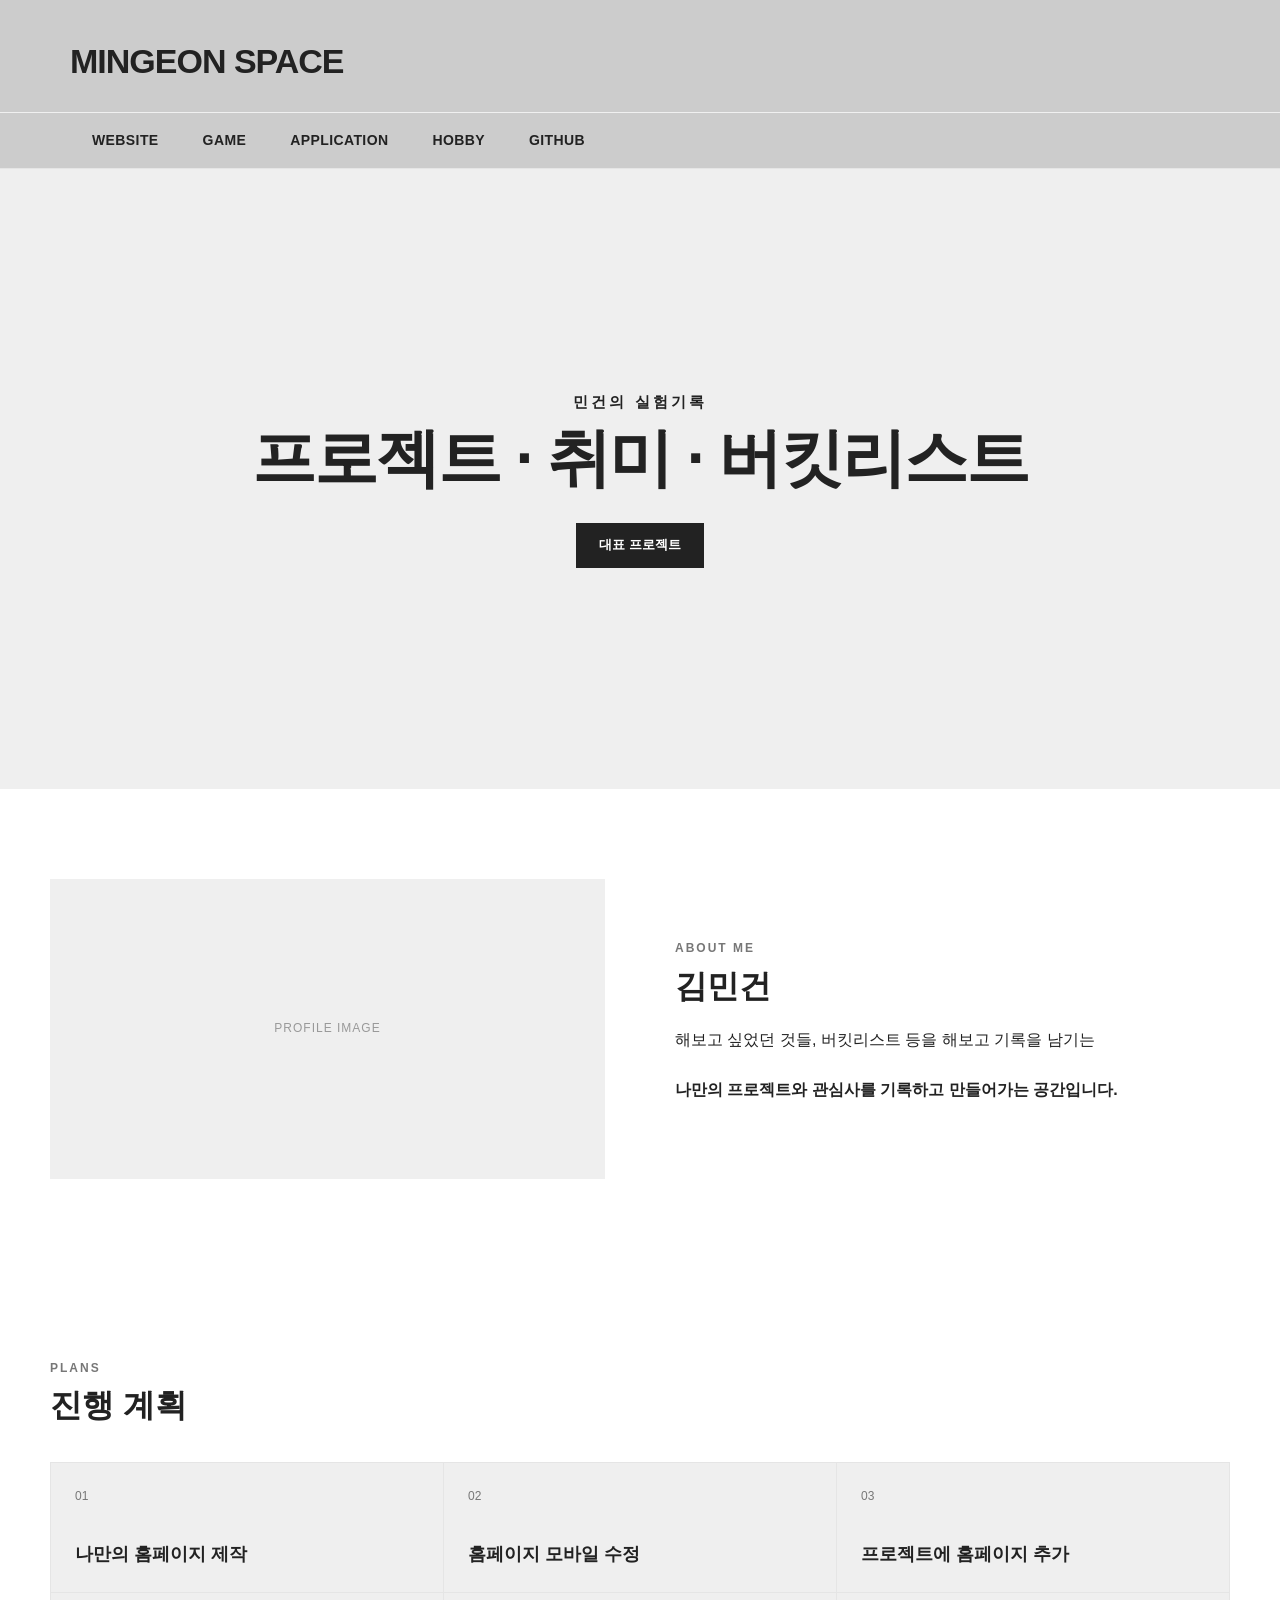
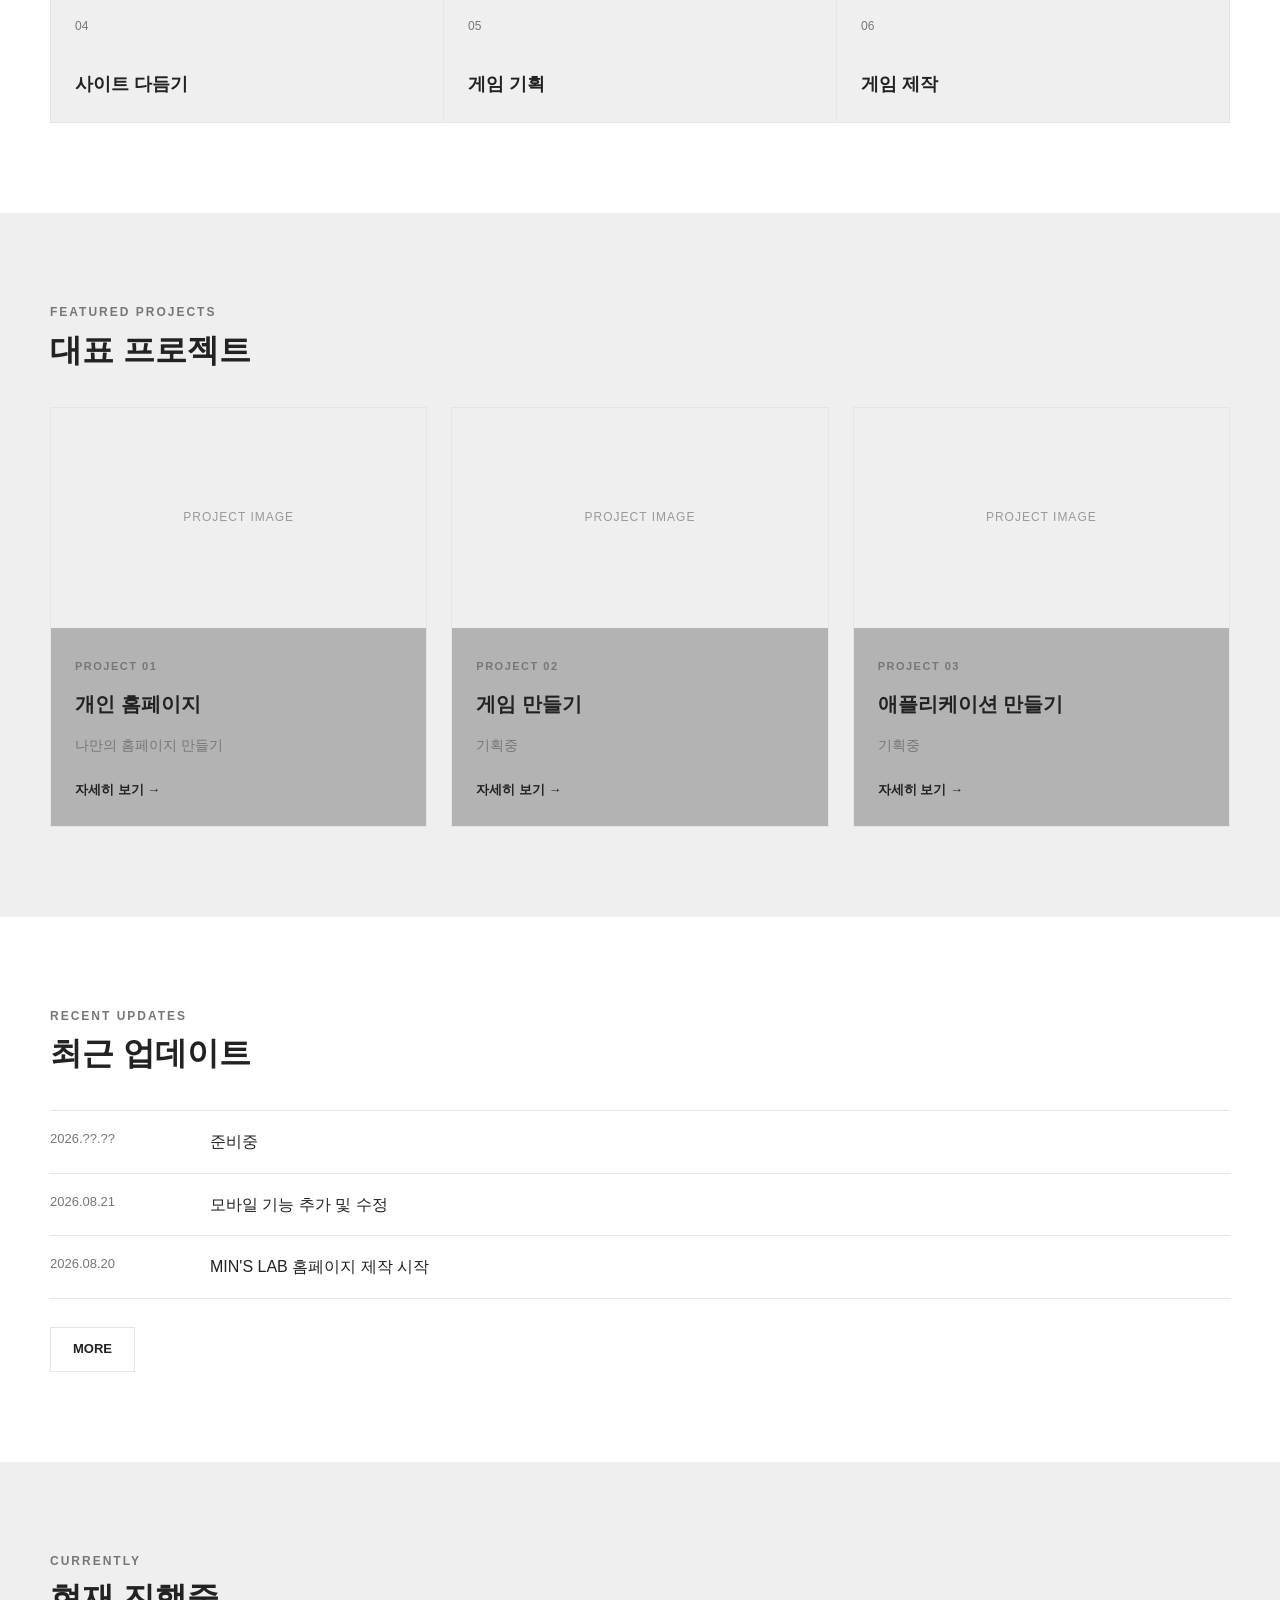
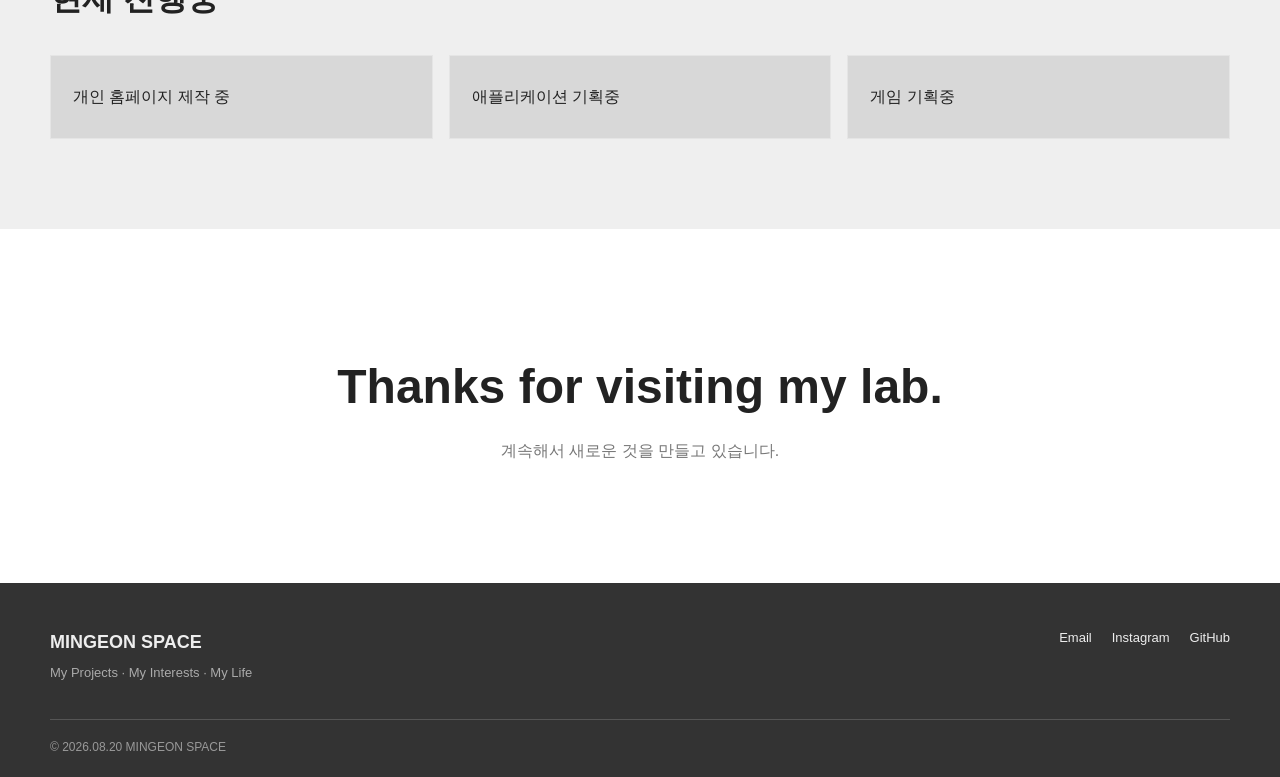
==== index.html @ dac4762c "Add files via upload" ====
<!DOCTYPE html>
<html lang="ko">
<title>민건의 실험실 | MINGEON SPACE</title>
<meta name="description" content="민건의 실험실입니다. 다양한 프로젝트와 웹사이트, 게임, 애플리케이션, 취미 활동을 기록합니다.">
<meta name="keywords" content="MINGEON SPACE, MINGEONSPACE, 민건의 실험실, MIN'S LAB, 민건, 프로젝트, 웹사이트, 게임, 애플리케이션">
<head>
  <meta charset="UTF-8">
  <meta name="viewport" content="width=device-width, initial-scale=1.0">
  <meta name="google-site-verification" content="EDGxUntE_VXlx0kKcbcHA91hxyi6rmHHprDd9iZKjww" />
  <title>MINGEON SPACE</title>
  <link rel="stylesheet" href="css/style.css">
</head>
<body>

<!-- ==================== 공통 HEADER ====================
[수정 위치]
- 사이트 이름: MINGEON SPACE
- GitHub 주소: href의 YOUR_GITHUB_ID 부분
- 메뉴/프로젝트 이름: 각 <a>의 글자를 수정
============================================================ -->
<header class="site-header">
  <!-- 사이트 대표 이름 / 클릭하면 항상 홈페이지 -->
  <a class="site-logo" href="index.html">MINGEON SPACE</a>

  <!-- 메인 메뉴 -->
  <nav class="main-nav">
    <ul class="nav-list">
      <!-- WEBSITE 하위 메뉴 -->
      <li class="nav-item has-dropdown">
        <a href="website/project1.html">WEBSITE</a>
        <ul class="dropdown">
          <li><a href="website/project1.html">개인 홈페이지</a></li>
          <li><a href="website/project2.html">프로젝트 2</a></li>
          <li><a href="website/project3.html">프로젝트 3</a></li>
        </ul>
      </li>

      <!-- GAME 하위 메뉴 -->
      <li class="nav-item has-dropdown">
        <a href="game/project1.html">GAME</a>
        <ul class="dropdown">
          <li><a href="game/project1.html">프로젝트 1</a></li>
          <li><a href="game/project2.html">프로젝트 2</a></li>
          <li><a href="game/project3.html">프로젝트 3</a></li>
        </ul>
      </li>

      <!-- APPLICATION 하위 메뉴 -->
      <li class="nav-item has-dropdown">
        <a href="application/project1.html">APPLICATION</a>
        <ul class="dropdown">
          <li><a href="application/project1.html">프로젝트 1</a></li>
          <li><a href="application/project2.html">프로젝트 2</a></li>
          <li><a href="application/project3.html">프로젝트 3</a></li>
        </ul>
      </li>

      <!-- HOBBY 하위 메뉴 -->
      <li class="nav-item has-dropdown">
        <a href="hobby/project1.html">HOBBY</a>
        <ul class="dropdown">
          <li><a href="hobby/project1.html">프로젝트 1</a></li>
          <li><a href="hobby/project2.html">프로젝트 2</a></li>
          <li><a href="hobby/project3.html">프로젝트 3</a></li>
        </ul>
      </li>

      <!-- GITHUB: 하위 메뉴 없음 -->
      <li class="nav-item">
        <a href="https://github.com/mingeon-lab" target="_blank">GITHUB</a>
      </li>
    </ul>
  </nav>
</header>


<main>
  <!-- ==================== MAIN VISUAL ====================
  [수정 위치]
  - 메인 이미지: css/style.css의 .hero
  - 제목/문구/버튼: 아래 내용
  ========================================================= -->
  <section class="hero">
    <div class="hero-overlay">
      <p class="hero-label">민건의 실험기록</p>
      <h1>프로젝트 · 취미 · 버킷리스트</h1>
      <a class="button" href="#featured-projects">대표 프로젝트</a>
    </div>
  </section>

  <!-- ==================== ABOUT ME ====================
  [수정 위치]
  - 프로필 이미지
  - 짧은 자기소개
  - 한 줄 소개
  ========================================================= -->
  <section id="about" class="section about-section">
    <div class="section-inner about-grid">
      <div class="image-placeholder">
        <!-- 여기에 프로필 이미지 경로를 넣으세요 -->
        PROFILE IMAGE
      </div>
      <div>
        <p class="section-kicker">ABOUT ME</p>
        <h2>김민건</h2>
        <p>해보고 싶었던 것들, 버킷리스트 등을 해보고 기록을 남기는</p>
        <p class="one-line-intro">나만의 프로젝트와 관심사를 기록하고 만들어가는 공간입니다.</p>
      </div>
    </div>
  </section>

  <!-- ==================== PLANS ====================
  [수정 위치] 계획
  ========================================================= -->
  <section class="section">
    <div class="section-inner">
      <p class="section-kicker">PLANS</p>
      <h2>진행 계획</h2>
      <div class="interest-grid">
        <div class="interest-card"><span>01</span><strong>나만의 홈페이지 제작</strong></div>
        <div class="interest-card"><span>02</span><strong>홈페이지 모바일 수정</strong></div>
        <div class="interest-card"><span>03</span><strong>프로젝트에 홈페이지 추가</strong></div>
        <div class="interest-card"><span>04</span><strong>사이트 다듬기</strong></div>
        <div class="interest-card"><span>05</span><strong>게임 기획</strong></div>
        <div class="interest-card"><span>06</span><strong>게임 제작</strong></div>
      </div>
    </div>
  </section>

  <!-- ==================== FEATURED PROJECTS ====================
  [수정 위치]
  - 대표 프로젝트 3개
  - 이미지 / 이름 / 설명 / 링크
  ========================================================= -->
  <section id="featured-projects" class="section section-alt">
    <div class="section-inner">
      <p class="section-kicker">FEATURED PROJECTS</p>
      <h2>대표 프로젝트</h2>
      <div class="project-grid">

        <!-- PROJECT 01 -->
        <article class="project-card">
          <div class="project-image">PROJECT IMAGE</div>
          <div class="project-content">
            <span class="project-number">PROJECT 01</span>
            <h3>개인 홈페이지</h3>
            <p>나만의 홈페이지 만들기</p>
            <a class="text-link" href="website/project1.html">자세히 보기 →</a>
          </div>
        </article>

        <!-- PROJECT 02 -->
        <article class="project-card">
          <div class="project-image">PROJECT IMAGE</div>
          <div class="project-content">
            <span class="project-number">PROJECT 02</span>
            <h3>게임 만들기</h3>
            <p>기획중</p>
            <a class="text-link" href="game/project1.html">자세히 보기 →</a>
          </div>
        </article>

        <!-- PROJECT 03 -->
        <article class="project-card">
          <div class="project-image">PROJECT IMAGE</div>
          <div class="project-content">
            <span class="project-number">PROJECT 03</span>
            <h3>애플리케이션 만들기</h3>
            <p>기획중</p>
            <a class="text-link" href="application/project1.html">자세히 보기 →</a>
          </div>
        </article>

      </div>
    </div>
  </section>

  <!-- ==================== RECENT UPDATES ====================
  [수정 위치] 날짜 + 최근 업데이트 내용
  ========================================================= -->
  <section class="section">
    <div class="section-inner">
      <p class="section-kicker">RECENT UPDATES</p>
      <h2>최근 업데이트</h2>
      <div class="update-list">
        <div><time>2026.??.??</time><span>준비중</span></div>
        <div><time>2026.08.21</time><span>모바일 기능 추가 및 수정</span></div>
        <div><time>2026.08.20</time><span>MIN'S LAB 홈페이지 제작 시작</span></div>
      </div>
      <!-- 나중에 업데이트 페이지를 만들면 href를 변경 -->
      <a class="button button-light" href="#">MORE</a>
    </div>
  </section>

  <!-- ==================== CURRENTLY ====================
  [수정 위치] 현재 진행 중인 작업/관심사
  ========================================================= -->
  <section class="section section-alt">
    <div class="section-inner">
      <p class="section-kicker">CURRENTLY</p>
      <h2>현재 진행중</h2>
      <div class="currently-list">
        <p>개인 홈페이지 제작 중</p>
        <p>애플리케이션 기획중</p>
        <p>게임 기획중</p>
      </div>
    </div>
  </section>

  <!-- ==================== 마지막 한마디 ==================== -->
  <section class="closing-section">
    <div class="section-inner">
      <h2>Thanks for visiting my lab.</h2>
      <p>계속해서 새로운 것을 만들고 있습니다.</p>
    </div>
  </section>
</main>

<!-- ==================== FOOTER ====================
[수정 위치]
- Email / Instagram / GitHub 주소
- 저작권 연도
===================================================== -->
<footer class="site-footer">
  <div class="footer-inner">
    <div>
      <strong>MINGEON SPACE</strong>
      <p>My Projects · My Interests · My Life</p>
    </div>
    <div class="footer-links">
      <a href="mailto:growstone0712@gmail.com" target="_blank">Email</a>
      <a href="https://www.instagram.com/min._.0712/" target="_blank">Instagram</a>
      <a href="https://github.com/mingeon-lab" target="_blank">GitHub</a>
    </div>

  </div>
  <div class="copyright">© 2026.08.20 MINGEON SPACE</div>
</footer>

<script src="js/script.js"></script>
</body>
</html>
---- css/style.css ----
:root {
  --text: #222;
  --muted: #777;
  --line: #e5e5e5;
  --bg: #fff;
  --soft-bg: #EFEFEF;
  --footer-bg: #333;
  --footer-text: #eee;
  --max-width: 1180px;
}

* {
  box-sizing: border-box;
}

html {
  scroll-behavior: smooth;
}

body {
  margin: 0;
  color: var(--text);
  background: var(--bg);
  font-family: Arial, "Noto Sans KR", sans-serif;
  line-height: 1.6;
}

.update-list {
  width: 100%;
  max-width: none;
  margin: 0;
}

a {
  color: inherit;
  text-decoration: none;
}

/* ==================== HEADER ==================== */

.site-header {
  background: #CCCCCC;
  border-bottom: 1px solid var(--line);
  position: relative;
  z-index: 100;
}

.site-logo {
  display: block;
  width: var(--max-width);
  margin: 0 auto;
  padding: 34px 20px 24px;
  font-size: 34px;
  font-weight: 800;
  letter-spacing: -1px;
}

/* ==================== NAVIGATION ==================== */

.main-nav {
  border-top: 1px solid #f0f0f0;
  position: relative;
  z-index: 200;
}

.nav-list {
  width: var(--max-width);
  margin: 0 auto;
  padding: 0 20px;
  list-style: none;
  display: flex;
  align-items: stretch;
}

.nav-item {
  position: relative;
}

.nav-item > a {
  display: block;
  padding: 16px 22px;
  font-size: 14px;
  font-weight: 700;
  letter-spacing: .4px;
  white-space: nowrap;
}

.nav-item > a:hover {
  background: var(--soft-bg);
}

/* ==================== DROPDOWN ==================== */

.dropdown {
  position: absolute;
  top: 100%;
  left: 0;
  min-width: 180px;
  margin: 0;
  padding: 6px 0;
  list-style: none;
  background: #fff;
  border: 1px solid var(--line);
  box-shadow: 0 8px 20px rgba(0,0,0,.06);
  opacity: 0;
  visibility: hidden;
  transform: translateY(-4px);
  transition: opacity .15s ease, transform .15s ease, visibility .15s;
  z-index: 300;
}

@media (min-width: 801px) {
  .has-dropdown:hover .dropdown,
  .has-dropdown:focus-within .dropdown {
    opacity: 1;
    visibility: visible;
    transform: translateY(0);
  }
}

.dropdown a {
  display: block;
  padding: 10px 16px;
  font-size: 13px;
  white-space: nowrap;
}

.dropdown a:hover {
  background: var(--soft-bg);
}

.has-dropdown.open .dropdown {
  opacity: 1;
  visibility: visible;
  transform: translateY(0);
}

/* ==================== COMMON SECTION ==================== */

.section {
  padding: 90px 20px;
}

.section-alt {
  background: var(--soft-bg);
}

.section-inner {
  width: 100%;
  max-width: var(--max-width);
  margin: 0 auto;
}

.section-inner.narrow {
  max-width: 900px;
}

.section-kicker {
  margin: 0 0 8px;
  color: var(--muted);
  font-size: 12px;
  font-weight: 700;
  letter-spacing: 2px;
}

.section h2 {
  margin: 0 0 38px;
  font-size: 32px;
  line-height: 1.2;
}

/* ==================== MAIN VISUAL ==================== */

.hero {
  min-height: 620px;
  display: grid;
  place-items: center;
  text-align: center;
  background: var(--soft-bg);
}

.hero-overlay {
  padding: 40px 20px;
}

.hero-label {
  margin: 0 0 8px;
  font-size: 15px;
  font-weight: 700;
  letter-spacing: 3px;
}

.hero h1 {
  margin: 0 0 28px;
  font-size: clamp(34px, 5vw, 64px);
  line-height: 1.15;
  letter-spacing: -2px;
}

/* ==================== BUTTON ==================== */

.button {
  display: inline-block;
  padding: 11px 22px;
  border: 1px solid var(--text);
  background: var(--text);
  color: #fff;
  font-size: 13px;
  font-weight: 700;
}

.button:hover {
  opacity: .8;
}

.button-light {
  margin-top: 28px;
  background: #fff;
  color: var(--text);
  border-color: var(--line);
}

/* ==================== ABOUT ==================== */

.about-grid {
  display: grid;
  grid-template-columns: 1fr 1fr;
  gap: 70px;
  align-items: center;
}

.image-placeholder,
.project-image {
  min-height: 300px;
  display: grid;
  place-items: center;
  background: var(--soft-bg);
  color: #999;
  font-size: 12px;
  letter-spacing: 1px;
}

.about-section h2 {
  margin-bottom: 22px;
}

.one-line-intro {
  margin-top: 24px;
  font-weight: 700;
}

/* ==================== INTERESTS ==================== */

.interest-grid {
  display: grid;
  grid-template-columns: repeat(3, 1fr);
  border-top: 1px solid var(--line);
  border-left: 1px solid var(--line);
}

.interest-card {
  min-height: 130px;
  padding: 24px;
  background: var(--soft-bg);
  border-right: 1px solid var(--line);
  border-bottom: 1px solid var(--line);
  display: flex;
  flex-direction: column;
  justify-content: space-between;
}

.interest-card span {
  color: var(--muted);
  font-size: 12px;
}

.interest-card strong {
  font-size: 18px;
}

/* ==================== FEATURED PROJECTS ==================== */

.project-grid {
  display: grid;
  grid-template-columns: repeat(3, 1fr);
  gap: 24px;
}

.project-card {
  background: linear-gradient(rgba(0,0,0,.25), rgba(0,0,0,.25)),
    url("../images/main.jpg") center/cover no-repeat;
  border: 1px solid var(--line);
}

.project-image {
  min-height: 220px;
}

.project-content {
  padding: 24px;
}

.project-number {
  color: var(--muted);
  font-size: 11px;
  font-weight: 700;
  letter-spacing: 1.5px;
}

.project-content h3 {
  margin: 10px 0;
  font-size: 20px;
}

.project-content p {
  color: var(--muted);
  font-size: 14px;
}

.text-link {
  display: inline-block;
  margin-top: 10px;
  font-size: 13px;
  font-weight: 700;
}

.text-link:hover {
  text-decoration: underline;
}

/* ==================== RECENT UPDATES ==================== */

.update-list {
  border-top: 1px solid var(--line);
}

.update-list > div {
  display: grid;
  grid-template-columns: 140px 1fr;
  gap: 20px;
  padding: 18px 0;
  border-bottom: 1px solid var(--line);
}

.update-list time {
  color: var(--muted);
  font-size: 13px;
}

/* ==================== CURRENTLY ==================== */

.currently-list {
  display: grid;
  grid-template-columns: repeat(3, 1fr);
  gap: 16px;
}

.currently-list p {
  margin: 0;
  padding: 28px 22px;
  background: #D8D8D8;
  border: 1px solid var(--line);
}

/* ==================== CLOSING ==================== */

.closing-section {
  padding: 120px 20px;
  text-align: center;
}

.closing-section h2 {
  margin: 0 0 12px;
  font-size: clamp(30px, 4vw, 48px);
}

.closing-section p {
  margin: 0;
  color: var(--muted);
}

/* ==================== PROJECT PAGE ==================== */

.project-page {
  min-height: 620px;
  padding: 90px 20px;
}

.project-page h1 {
  margin: 0;
  font-size: 44px;
}

/* ==================== FOOTER ==================== */

.site-footer {
  padding: 45px 20px 20px;
  background: var(--footer-bg);
  color: var(--footer-text);
}

.footer-inner {
  width: 100%;
  max-width: var(--max-width);
  margin: 0 auto;
  display: flex;
  justify-content: space-between;
  gap: 30px;
}

.footer-inner strong {
  font-size: 18px;
}

.footer-inner p {
  margin: 6px 0 0;
  color: #aaa;
  font-size: 13px;
}

.footer-links {
  display: flex;
  gap: 20px;
  align-items: flex-start;
}

.footer-links a {
  font-size: 13px;
}

.footer-links a:hover {
  text-decoration: underline;
}

.copyright {
  max-width: var(--max-width);
  margin: 35px auto 0;
  padding-top: 18px;
  border-top: 1px solid #555;
  color: #999;
  font-size: 12px;
}

/* ==================== RESPONSIVE ==================== */

@media (max-width: 800px) {

  .site-logo {
    width: 100%;
    padding-left: 20px;
  }

  .nav-list {
    width: 100%;
    padding: 0 10px;
    overflow-x: auto;
    position: relative;
  }

  .nav-item > a {
    padding: 14px 15px;
  }

  .about-grid,
  .project-grid {
    grid-template-columns: 1fr;
  }

  .interest-grid {
    grid-template-columns: repeat(2, 1fr);
  }

  .currently-list {
    grid-template-columns: 1fr;
  }

  .footer-inner {
    flex-direction: column;
  }

  /* 모바일 드롭다운 */
  .has-dropdown {
    position: static;
  }

  .has-dropdown .dropdown {
    position: fixed;
    top: auto;
    left: 0;
    width: 100%;
    min-width: 0;
    margin: 0;
    padding: 6px 20px;
    transform: translateY(-4px);
    z-index: 9999;
  }

  .has-dropdown.open .dropdown {
    position: absolute;
    top: 100%;
    left: 0;
    width: 100%;
    transform: translateY(0);
  }

  .dropdown a {
    padding: 12px 16px;
  }
}

@media (max-width: 500px) {

  .site-logo {
    font-size: 28px;
  }

  .hero {
    min-height: 500px;
  }

  .section,
  .project-page {
    padding-top: 65px;
    padding-bottom: 65px;
  }

  .interest-grid {
    grid-template-columns: 1fr;
  }

  .update-list > div {
    grid-template-columns: 1fr;
    gap: 2px;
  }

  .footer-links {
    flex-wrap: wrap;
  }
}
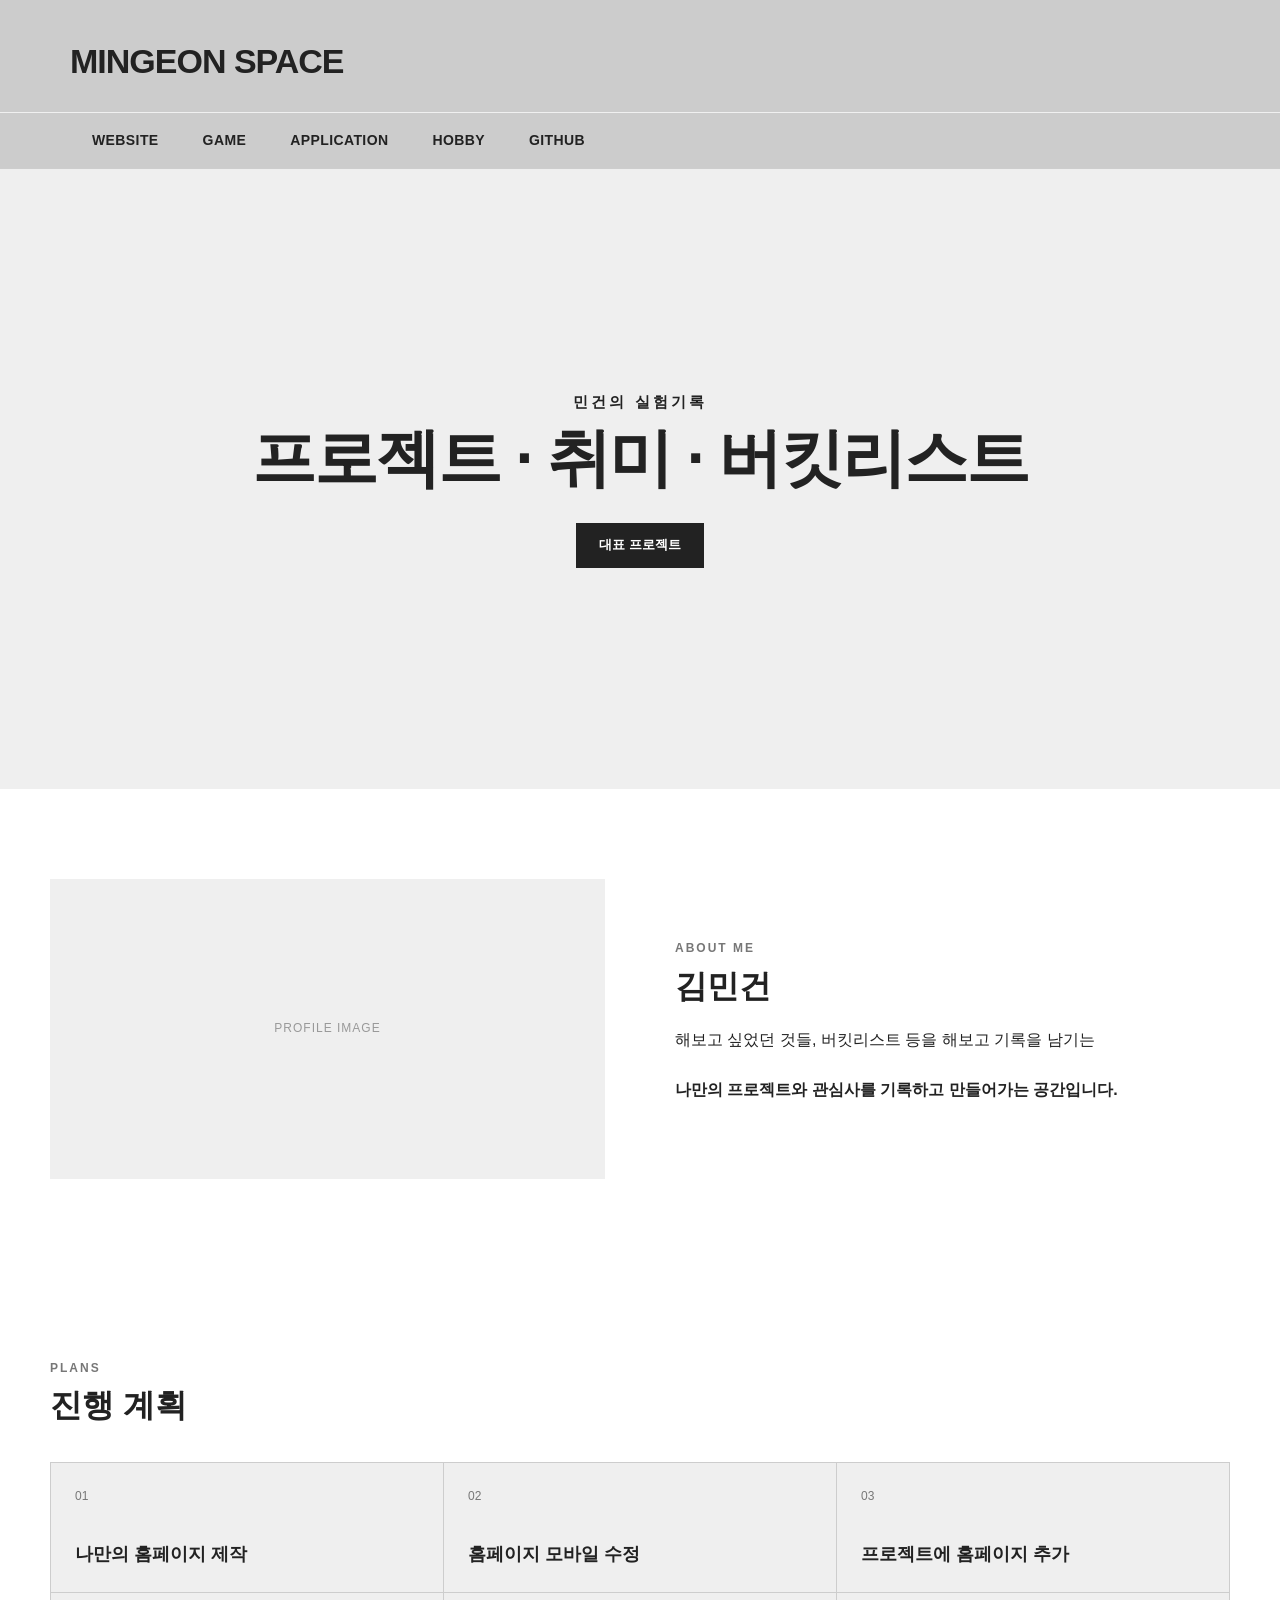
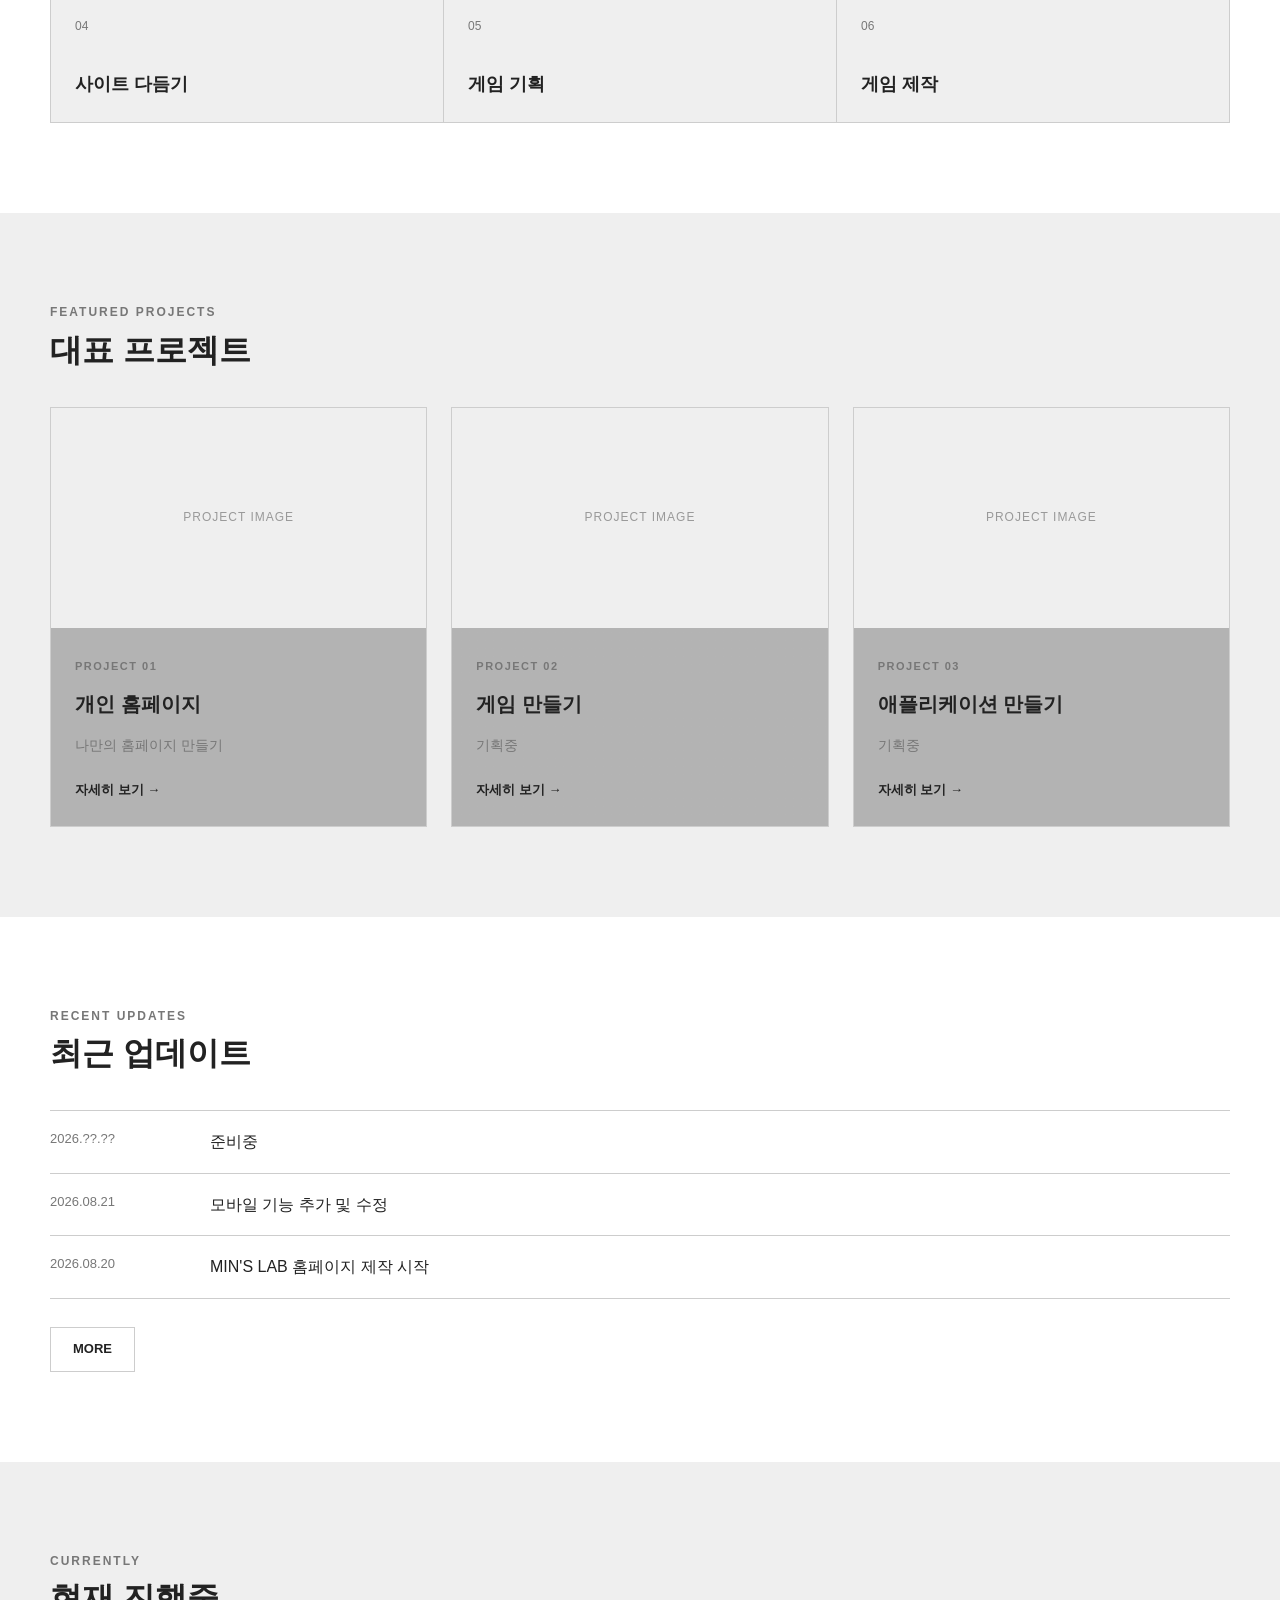
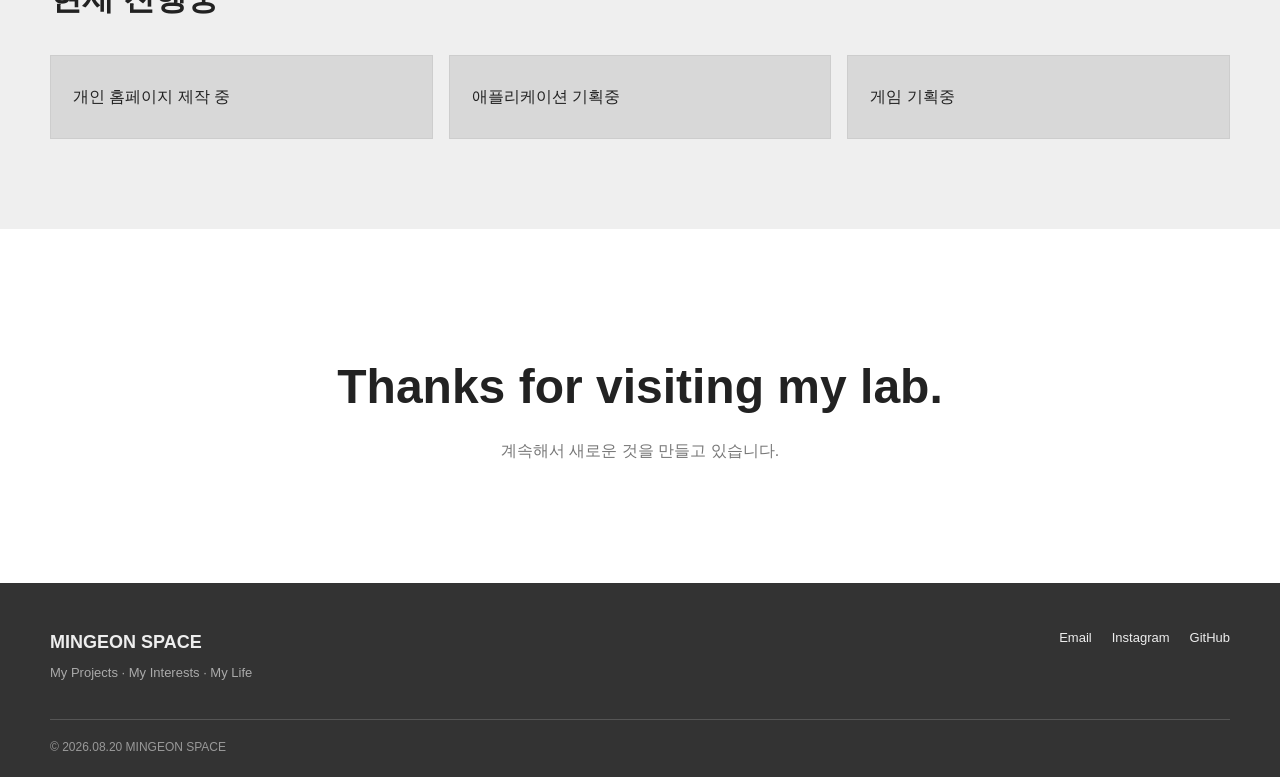
==== commit 60bf608c: "외부 아이콘.html" ====
--- a/index.html
+++ b/index.html
@@ -1,12 +1,14 @@
 <!DOCTYPE html>
 <html lang="ko">
 <title>민건의 실험실 | MINGEON SPACE</title>
-<meta name="description" content="민건의 실험실입니다. 다양한 프로젝트와 웹사이트, 게임, 애플리케이션, 취미 활동을 기록합니다.">
-<meta name="keywords" content="MINGEON SPACE, MINGEONSPACE, 민건의 실험실, MIN'S LAB, 민건, 프로젝트, 웹사이트, 게임, 애플리케이션">
 <head>
   <meta charset="UTF-8">
   <meta name="viewport" content="width=device-width, initial-scale=1.0">
   <meta name="google-site-verification" content="EDGxUntE_VXlx0kKcbcHA91hxyi6rmHHprDd9iZKjww" />
+  <meta name="description" content="민건의 실험실입니다. 다양한 프로젝트와 웹사이트, 게임, 애플리케이션, 취미 활동을 기록합니다.">
+  <meta name="keywords" content="MINGEON SPACE, MINGEONSPACE, 민건의 실험실, MIN'S LAB, 민건, 프로젝트, 웹사이트, 게임, 애플리케이션">
+  <link rel="icon" type="image/png" href="favicon.png">
+  <link rel="icon" href="favicon.png" type="image/png">
   <title>MINGEON SPACE</title>
   <link rel="stylesheet" href="css/style.css">
 </head>
--- a/css/style.css
+++ b/css/style.css
@@ -1,7 +1,7 @@
 :root {
   --text: #222;
   --muted: #777;
-  --line: #e5e5e5;
+  --line: #CDCDCD;
   --bg: #fff;
   --soft-bg: #EFEFEF;
   --footer-bg: #333;
@@ -35,8 +35,6 @@
   color: inherit;
   text-decoration: none;
 }
-
-/* ==================== HEADER ==================== */
 
 .site-header {
   background: #CCCCCC;
@@ -55,8 +53,6 @@
   letter-spacing: -1px;
 }
 
-/* ==================== NAVIGATION ==================== */
-
 .main-nav {
   border-top: 1px solid #f0f0f0;
   position: relative;
@@ -88,8 +84,6 @@
 .nav-item > a:hover {
   background: var(--soft-bg);
 }
-
-/* ==================== DROPDOWN ==================== */
 
 .dropdown {
   position: absolute;
@@ -118,6 +112,12 @@
   }
 }
 
+.has-dropdown.open .dropdown {
+  opacity: 1;
+  visibility: visible;
+  transform: translateY(0);
+}
+
 .dropdown a {
   display: block;
   padding: 10px 16px;
@@ -129,14 +129,6 @@
   background: var(--soft-bg);
 }
 
-.has-dropdown.open .dropdown {
-  opacity: 1;
-  visibility: visible;
-  transform: translateY(0);
-}
-
-/* ==================== COMMON SECTION ==================== */
-
 .section {
   padding: 90px 20px;
 }
@@ -168,8 +160,6 @@
   font-size: 32px;
   line-height: 1.2;
 }
-
-/* ==================== MAIN VISUAL ==================== */
 
 .hero {
   min-height: 620px;
@@ -196,8 +186,6 @@
   line-height: 1.15;
   letter-spacing: -2px;
 }
-
-/* ==================== BUTTON ==================== */
 
 .button {
   display: inline-block;
@@ -220,8 +208,6 @@
   border-color: var(--line);
 }
 
-/* ==================== ABOUT ==================== */
-
 .about-grid {
   display: grid;
   grid-template-columns: 1fr 1fr;
@@ -248,8 +234,6 @@
   margin-top: 24px;
   font-weight: 700;
 }
-
-/* ==================== INTERESTS ==================== */
 
 .interest-grid {
   display: grid;
@@ -278,8 +262,6 @@
   font-size: 18px;
 }
 
-/* ==================== FEATURED PROJECTS ==================== */
-
 .project-grid {
   display: grid;
   grid-template-columns: repeat(3, 1fr);
@@ -328,8 +310,6 @@
   text-decoration: underline;
 }
 
-/* ==================== RECENT UPDATES ==================== */
-
 .update-list {
   border-top: 1px solid var(--line);
 }
@@ -346,8 +326,6 @@
   color: var(--muted);
   font-size: 13px;
 }
-
-/* ==================== CURRENTLY ==================== */
 
 .currently-list {
   display: grid;
@@ -362,8 +340,6 @@
   border: 1px solid var(--line);
 }
 
-/* ==================== CLOSING ==================== */
-
 .closing-section {
   padding: 120px 20px;
   text-align: center;
@@ -379,8 +355,6 @@
   color: var(--muted);
 }
 
-/* ==================== PROJECT PAGE ==================== */
-
 .project-page {
   min-height: 620px;
   padding: 90px 20px;
@@ -390,8 +364,6 @@
   margin: 0;
   font-size: 44px;
 }
-
-/* ==================== FOOTER ==================== */
 
 .site-footer {
   padding: 45px 20px 20px;
@@ -441,8 +413,6 @@
   font-size: 12px;
 }
 
-/* ==================== RESPONSIVE ==================== */
-
 @media (max-width: 800px) {
 
   .site-logo {
@@ -452,13 +422,14 @@
 
   .nav-list {
     width: 100%;
-    padding: 0 10px;
+    padding: 0 8px;
     overflow-x: auto;
     position: relative;
   }
 
   .nav-item > a {
-    padding: 14px 15px;
+    padding: 11px 12px;
+    font-size: 11px;
   }
 
   .about-grid,
@@ -478,33 +449,30 @@
     flex-direction: column;
   }
 
-  /* 모바일 드롭다운 */
   .has-dropdown {
     position: static;
   }
 
   .has-dropdown .dropdown {
     position: fixed;
-    top: auto;
+    top: 0;
     left: 0;
     width: 100%;
     min-width: 0;
     margin: 0;
-    padding: 6px 20px;
+    padding: 5px 16px;
     transform: translateY(-4px);
     z-index: 9999;
   }
 
   .has-dropdown.open .dropdown {
-    position: absolute;
-    top: 100%;
-    left: 0;
-    width: 100%;
+    position: fixed;
     transform: translateY(0);
   }
 
   .dropdown a {
-    padding: 12px 16px;
+    padding: 10px 13px;
+    font-size: 10px;
   }
 }
 
@@ -536,4 +504,34 @@
   .footer-links {
     flex-wrap: wrap;
   }
+}
+
+.interest-card,
+.project-card,
+.currently-list p,
+.button {
+  transition: transform 0.2s ease;
+  transform-origin: center;
+}
+
+.interest-card:hover,
+.project-card:hover,
+.currently-list p:hover {
+  transform: scale(1.05);
+  border: 1px solid #818181;
+  z-index: 10;
+}
+
+.interest-card,
+.project-card,
+.currently-list p,
+.button {
+  transition: transform 0.2s ease;
+}
+
+.interest-card:hover,
+.project-card:hover,
+.currently-list p:hover,
+.button:hover {
+  transform: scale(1.05);
 }
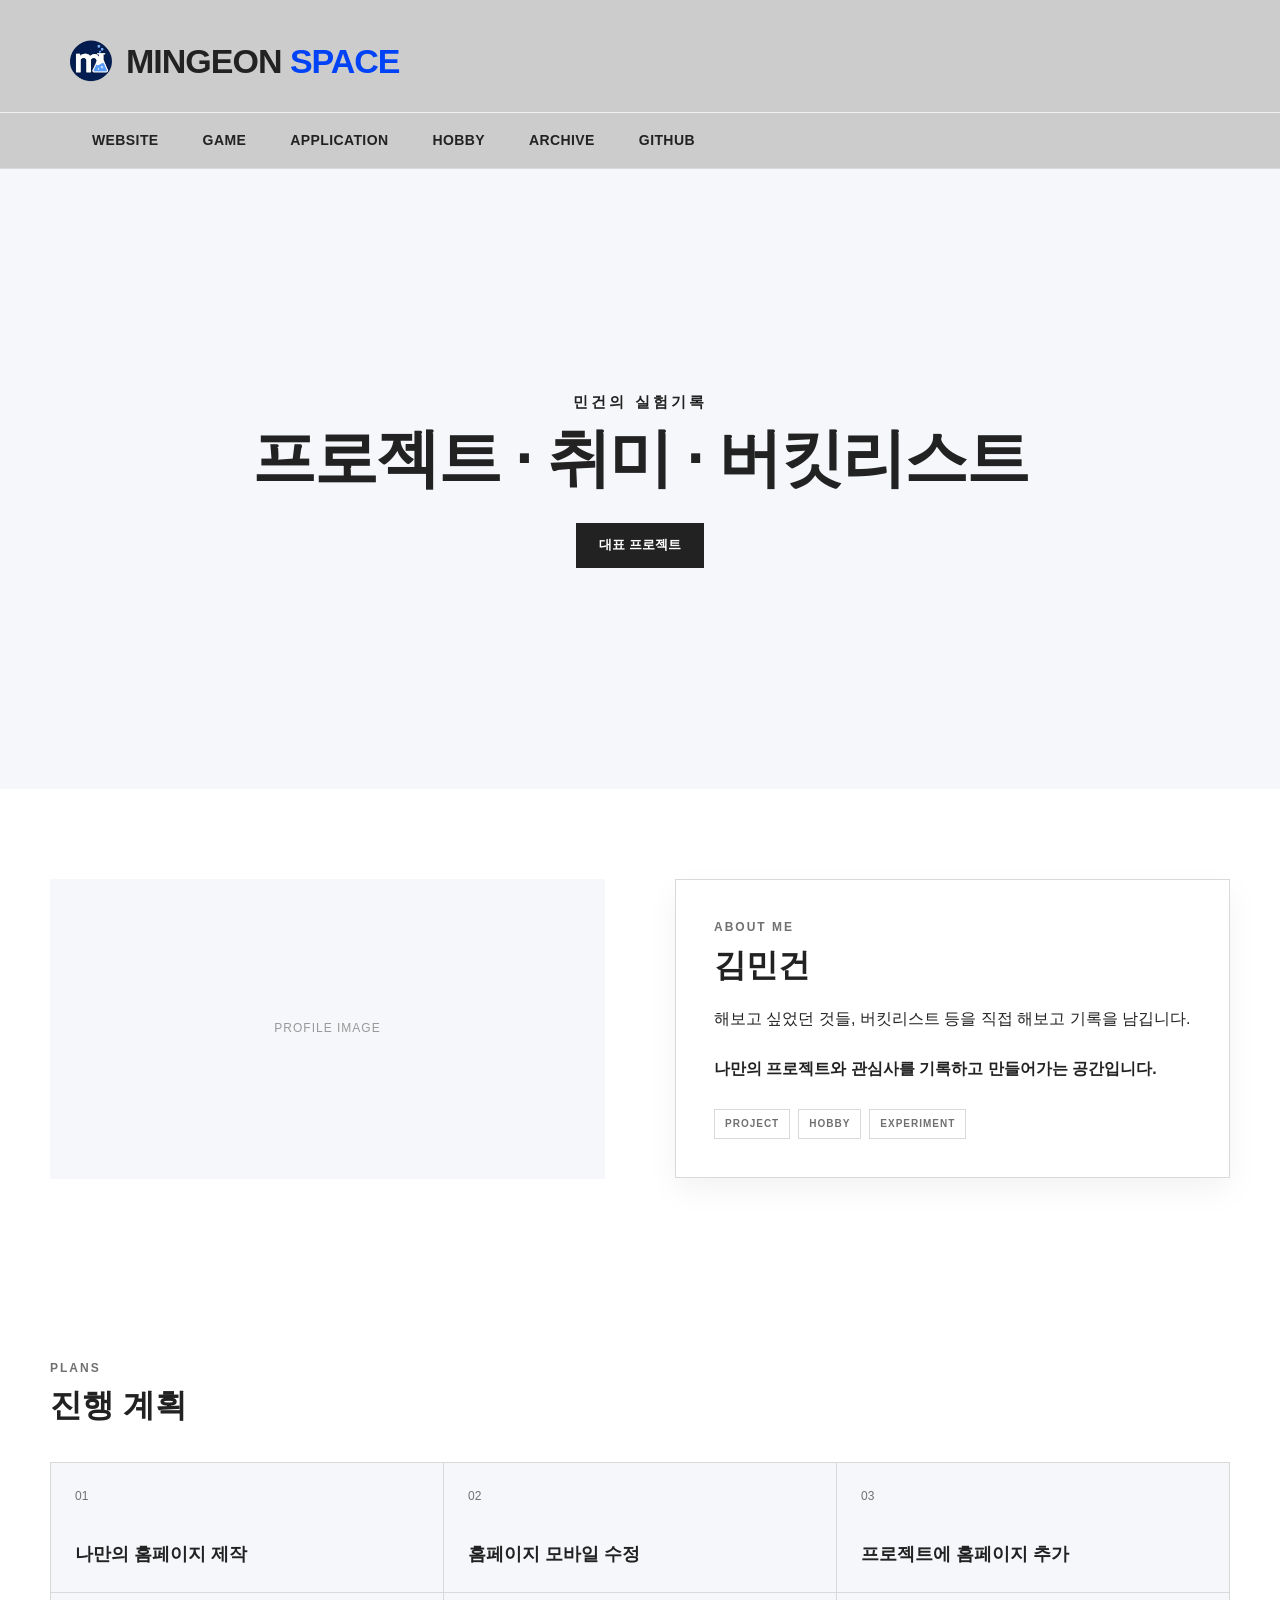
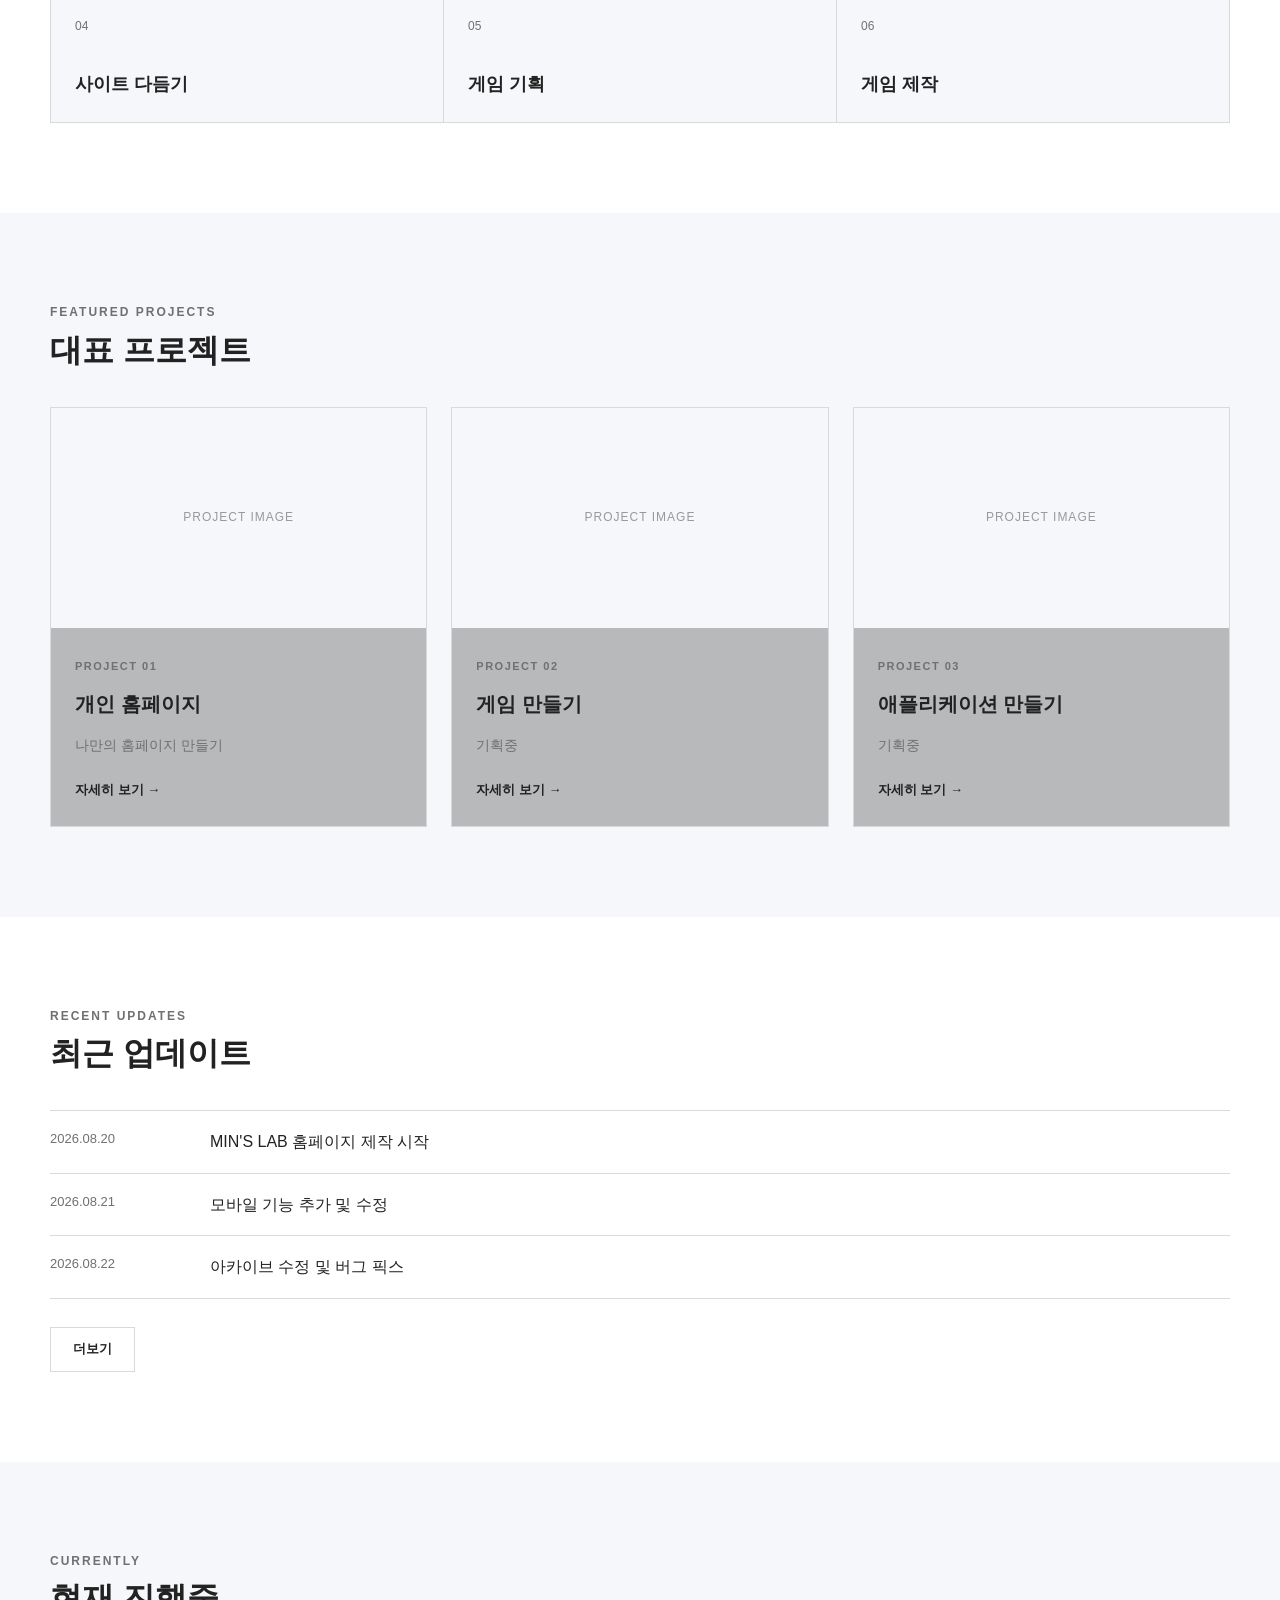
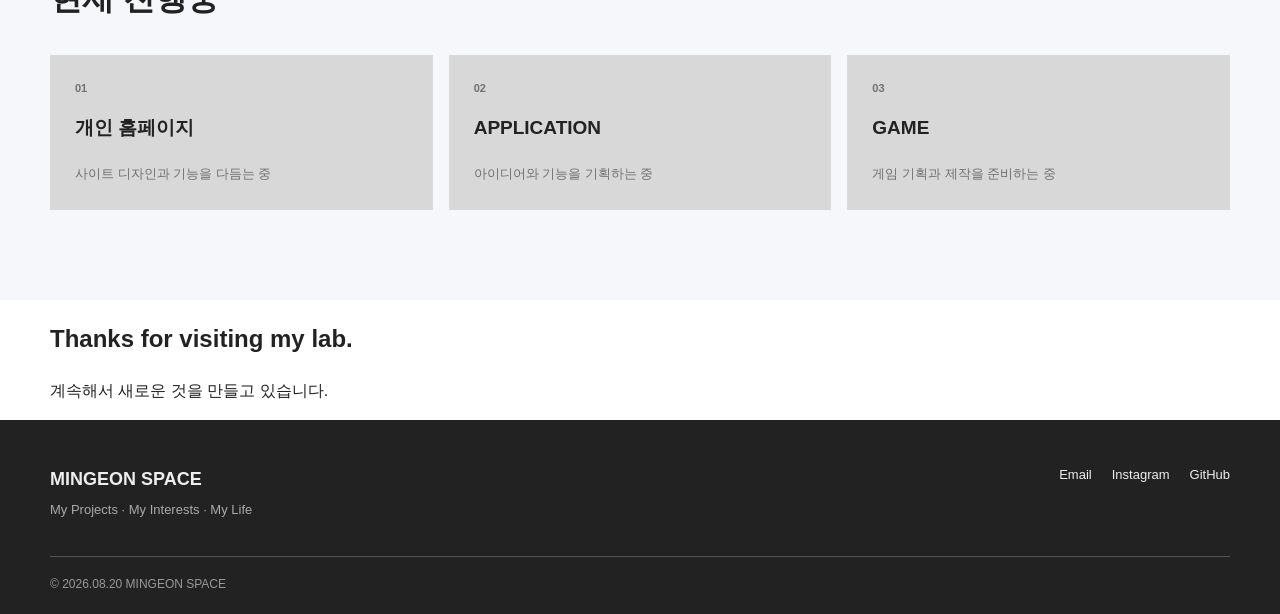
==== commit 5d605ca3: "Add files via upload" ====
--- a/index.html
+++ b/index.html
@@ -5,10 +5,11 @@
   <meta charset="UTF-8">
   <meta name="viewport" content="width=device-width, initial-scale=1.0">
   <meta name="google-site-verification" content="EDGxUntE_VXlx0kKcbcHA91hxyi6rmHHprDd9iZKjww" />
+  <meta name="naver-site-verification" content="08a2f0ff5ae01530213887c1f5ef305138a3cfa1" />
+  <meta name="msvalidate.01" content="3E3FB7DA75CA7D3BF7CBD9C067D8CA7C" />
   <meta name="description" content="민건의 실험실입니다. 다양한 프로젝트와 웹사이트, 게임, 애플리케이션, 취미 활동을 기록합니다.">
   <meta name="keywords" content="MINGEON SPACE, MINGEONSPACE, 민건의 실험실, MIN'S LAB, 민건, 프로젝트, 웹사이트, 게임, 애플리케이션">
   <link rel="icon" type="image/png" href="favicon.png">
-  <link rel="icon" href="favicon.png" type="image/png">
   <title>MINGEON SPACE</title>
   <link rel="stylesheet" href="css/style.css">
 </head>
@@ -22,7 +23,7 @@
 ============================================================ -->
 <header class="site-header">
   <!-- 사이트 대표 이름 / 클릭하면 항상 홈페이지 -->
-  <a class="site-logo" href="index.html">MINGEON SPACE</a>
+  <div class="site-logo"><img src="images/site-logo.png" alt=""><a href="index.html">MINGEON <span>SPACE</span></a></div>
 
   <!-- 메인 메뉴 -->
   <nav class="main-nav">
@@ -66,6 +67,9 @@
           <li><a href="hobby/project3.html">프로젝트 3</a></li>
         </ul>
       </li>
+
+      <!-- ARCHIVE -->
+      <li class="nav-item"><a href="archive.html">ARCHIVE</a></li>
 
       <!-- GITHUB: 하위 메뉴 없음 -->
       <li class="nav-item">
@@ -102,11 +106,12 @@
         <!-- 여기에 프로필 이미지 경로를 넣으세요 -->
         PROFILE IMAGE
       </div>
-      <div>
+      <div class="about-card">
         <p class="section-kicker">ABOUT ME</p>
         <h2>김민건</h2>
-        <p>해보고 싶었던 것들, 버킷리스트 등을 해보고 기록을 남기는</p>
+        <p>해보고 싶었던 것들, 버킷리스트 등을 직접 해보고 기록을 남깁니다.</p>
         <p class="one-line-intro">나만의 프로젝트와 관심사를 기록하고 만들어가는 공간입니다.</p>
+        <div class="about-tags"><span>PROJECT</span><span>HOBBY</span><span>EXPERIMENT</span></div>
       </div>
     </div>
   </section>
@@ -185,12 +190,12 @@
       <p class="section-kicker">RECENT UPDATES</p>
       <h2>최근 업데이트</h2>
       <div class="update-list">
-        <div><time>2026.??.??</time><span>준비중</span></div>
+        <div><time>2026.08.20</time><span>MIN'S LAB 홈페이지 제작 시작</span></div>
         <div><time>2026.08.21</time><span>모바일 기능 추가 및 수정</span></div>
-        <div><time>2026.08.20</time><span>MIN'S LAB 홈페이지 제작 시작</span></div>
+        <div><time>2026.08.22</time><span>아카이브 수정 및 버그 픽스</span></div>
       </div>
       <!-- 나중에 업데이트 페이지를 만들면 href를 변경 -->
-      <a class="button button-light" href="#">MORE</a>
+      <a class="button button-light" href="archive.html">더보기</a>
     </div>
   </section>
 
@@ -202,9 +207,9 @@
       <p class="section-kicker">CURRENTLY</p>
       <h2>현재 진행중</h2>
       <div class="currently-list">
-        <p>개인 홈페이지 제작 중</p>
-        <p>애플리케이션 기획중</p>
-        <p>게임 기획중</p>
+        <div class="currently-card"><span>01</span><strong>개인 홈페이지</strong><p>사이트 디자인과 기능을 다듬는 중</p></div>
+        <div class="currently-card"><span>02</span><strong>APPLICATION</strong><p>아이디어와 기능을 기획하는 중</p></div>
+        <div class="currently-card"><span>03</span><strong>GAME</strong><p>게임 기획과 제작을 준비하는 중</p></div>
       </div>
     </div>
   </section>
@@ -241,4 +246,4 @@
 
 <script src="js/script.js"></script>
 </body>
-</html>
+</html>
--- a/css/style.css
+++ b/css/style.css
@@ -1,11 +1,16 @@
 :root {
-  --text: #222;
-  --muted: #777;
-  --line: #CDCDCD;
-  --bg: #fff;
-  --soft-bg: #EFEFEF;
-  --footer-bg: #333;
-  --footer-text: #eee;
+  --text: #222222;
+  --muted: #707070;
+  --line: #D9D9D9;
+
+  --bg: #FFFFFF;
+  --soft-bg: #F5F7FA;
+
+  --accent: #d388ff;
+  --accent-light: #EAF3FB;
+
+  --footer-bg: #222222;
+  --footer-text: #EEEEEE;
   --max-width: 1180px;
 }
 
@@ -15,6 +20,7 @@
 
 html {
   scroll-behavior: smooth;
+  overflow-y: scroll;
 }
 
 body {
@@ -25,16 +31,20 @@
   line-height: 1.6;
 }
 
+/* ==================== COMMON ==================== */
+
+a {
+  color: inherit;
+  text-decoration: none;
+}
+
 .update-list {
   width: 100%;
   max-width: none;
   margin: 0;
 }
 
-a {
-  color: inherit;
-  text-decoration: none;
-}
+/* ==================== HEADER ==================== */
 
 .site-header {
   background: #CCCCCC;
@@ -43,15 +53,47 @@
   z-index: 100;
 }
 
+/* 로고 영역 */
 .site-logo {
-  display: block;
-  width: var(--max-width);
+  width: 100%;
+  max-width: var(--max-width);
   margin: 0 auto;
   padding: 34px 20px 24px;
+
+  display: flex;
+  align-items: center;
+  gap: 14px;
+
   font-size: 34px;
   font-weight: 800;
   letter-spacing: -1px;
 }
+
+.site-logo a span {
+  color:#0042f7 ;
+}
+
+
+.site-logo img {
+  width: 42px;
+  height: 42px;
+  object-fit: contain;
+  display: block;
+  flex-shrink: 0;
+}
+
+.site-logo a {
+  color: var(--text);
+  text-decoration: none;
+  margin: 0;
+  padding: 0;
+}
+
+.site-logo a:hover {
+  color: var(--accent);
+}
+
+/* ==================== NAV ==================== */
 
 .main-nav {
   border-top: 1px solid #f0f0f0;
@@ -60,10 +102,12 @@
 }
 
 .nav-list {
-  width: var(--max-width);
+  width: 100%;
+  max-width: var(--max-width);
   margin: 0 auto;
   padding: 0 20px;
   list-style: none;
+
   display: flex;
   align-items: stretch;
 }
@@ -81,9 +125,12 @@
   white-space: nowrap;
 }
 
-.nav-item > a:hover {
+.nav-item > a:hover,
+.nav-item > a.active {
   background: var(--soft-bg);
 }
+
+/* ==================== DROPDOWN ==================== */
 
 .dropdown {
   position: absolute;
@@ -93,13 +140,20 @@
   margin: 0;
   padding: 6px 0;
   list-style: none;
+
   background: #fff;
   border: 1px solid var(--line);
   box-shadow: 0 8px 20px rgba(0,0,0,.06);
+
   opacity: 0;
   visibility: hidden;
   transform: translateY(-4px);
-  transition: opacity .15s ease, transform .15s ease, visibility .15s;
+
+  transition:
+    opacity .15s ease,
+    transform .15s ease,
+    visibility .15s;
+
   z-index: 300;
 }
 
@@ -129,6 +183,8 @@
   background: var(--soft-bg);
 }
 
+/* ==================== SECTION ==================== */
+
 .section {
   padding: 90px 20px;
 }
@@ -160,6 +216,8 @@
   font-size: 32px;
   line-height: 1.2;
 }
+
+/* ==================== HERO ==================== */
 
 .hero {
   min-height: 620px;
@@ -187,18 +245,25 @@
   letter-spacing: -2px;
 }
 
+/* ==================== BUTTON ==================== */
+
 .button {
   display: inline-block;
   padding: 11px 22px;
+
   border: 1px solid var(--text);
   background: var(--text);
   color: #fff;
+
   font-size: 13px;
   font-weight: 700;
+
+  transition: transform 0.2s ease;
 }
 
 .button:hover {
   opacity: .8;
+  transform: scale(1.05);
 }
 
 .button-light {
@@ -208,6 +273,8 @@
   border-color: var(--line);
 }
 
+/* ==================== ABOUT ==================== */
+
 .about-grid {
   display: grid;
   grid-template-columns: 1fr 1fr;
@@ -215,29 +282,57 @@
   align-items: center;
 }
 
+.about-section h2 {
+  margin-bottom: 22px;
+}
+
+.about-card {
+  padding: 38px;
+  background: #fff;
+  border: 1px solid var(--line);
+  box-shadow: 0 12px 30px rgba(0,0,0,.05);
+}
+
+.about-tags {
+  display: flex;
+  flex-wrap: wrap;
+  gap: 8px;
+  margin-top: 28px;
+}
+
+.about-tags span {
+  padding: 6px 10px;
+  border: 1px solid var(--line);
+  color: var(--muted);
+  font-size: 10px;
+  font-weight: 700;
+  letter-spacing: 1px;
+}
+
 .image-placeholder,
 .project-image {
   min-height: 300px;
   display: grid;
   place-items: center;
+
   background: var(--soft-bg);
   color: #999;
+
   font-size: 12px;
   letter-spacing: 1px;
 }
 
-.about-section h2 {
-  margin-bottom: 22px;
-}
-
 .one-line-intro {
   margin-top: 24px;
   font-weight: 700;
 }
+
+/* ==================== INTEREST ==================== */
 
 .interest-grid {
   display: grid;
   grid-template-columns: repeat(3, 1fr);
+
   border-top: 1px solid var(--line);
   border-left: 1px solid var(--line);
 }
@@ -245,12 +340,18 @@
 .interest-card {
   min-height: 130px;
   padding: 24px;
+
   background: var(--soft-bg);
+
   border-right: 1px solid var(--line);
   border-bottom: 1px solid var(--line);
+
   display: flex;
   flex-direction: column;
   justify-content: space-between;
+
+  transition: transform 0.2s ease;
+  transform-origin: center;
 }
 
 .interest-card span {
@@ -261,6 +362,14 @@
 .interest-card strong {
   font-size: 18px;
 }
+
+.interest-card:hover {
+  transform: scale(1.05);
+  border: 1px solid #818181;
+  z-index: 10;
+}
+
+/* ==================== PROJECT ==================== */
 
 .project-grid {
   display: grid;
@@ -269,9 +378,20 @@
 }
 
 .project-card {
-  background: linear-gradient(rgba(0,0,0,.25), rgba(0,0,0,.25)),
+  background:
+    linear-gradient(rgba(0,0,0,.25), rgba(0,0,0,.25)),
     url("../images/main.jpg") center/cover no-repeat;
+
   border: 1px solid var(--line);
+
+  transition: transform 0.2s ease;
+  transform-origin: center;
+}
+
+.project-card:hover {
+  transform: scale(1.05);
+  border: 1px solid #818181;
+  z-index: 10;
 }
 
 .project-image {
@@ -310,6 +430,8 @@
   text-decoration: underline;
 }
 
+/* ==================== UPDATE ==================== */
+
 .update-list {
   border-top: 1px solid var(--line);
 }
@@ -318,7 +440,9 @@
   display: grid;
   grid-template-columns: 140px 1fr;
   gap: 20px;
+
   padding: 18px 0;
+
   border-bottom: 1px solid var(--line);
 }
 
@@ -326,6 +450,8 @@
   color: var(--muted);
   font-size: 13px;
 }
+
+/* ==================== CURRENTLY ==================== */
 
 .currently-list {
   display: grid;
@@ -333,27 +459,91 @@
   gap: 16px;
 }
 
-.currently-list p {
-  margin: 0;
-  padding: 28px 22px;
+.currently-card {
+  min-height: 155px;
+  padding: 24px;
+
   background: #D8D8D8;
   border: 1px solid var(--line);
-}
-
-.closing-section {
-  padding: 120px 20px;
-  text-align: center;
-}
-
-.closing-section h2 {
+
+  display: flex;
+  flex-direction: column;
+  justify-content: space-between;
+
+  transition: transform 0.2s ease;
+}
+
+.currently-card > span {
+  color: var(--muted);
+  font-size: 11px;
+  font-weight: 700;
+}
+
+.currently-card strong {
+  font-size: 19px;
+}
+
+.currently-card p {
+  margin: 5px 0 0;
+  color: var(--muted);
+  font-size: 13px;
+}
+
+.currently-card:hover {
+  transform: scale(1.05);
+  border: 1px solid #818181;
+  z-index: 10;
+}
+
+/* ==================== ARCHIVE ==================== */
+
+.archive-hero {
+  padding: 100px 20px 70px;
+  background: var(--soft-bg);
+}
+
+.archive-hero h1 {
   margin: 0 0 12px;
-  font-size: clamp(30px, 4vw, 48px);
-}
-
-.closing-section p {
+  font-size: clamp(38px, 5vw, 58px);
+  letter-spacing: -2px;
+}
+
+.archive-hero p:last-child {
   margin: 0;
   color: var(--muted);
 }
+
+.archive-list {
+  border-top: 1px solid var(--line);
+}
+
+.archive-item {
+  display: grid;
+  grid-template-columns: 140px 1fr;
+  gap: 28px;
+
+  padding: 28px 0;
+
+  border-bottom: 1px solid var(--line);
+}
+
+.archive-item time {
+  color: var(--muted);
+  font-size: 13px;
+}
+
+.archive-item h2 {
+  margin: 0 0 6px;
+  font-size: 21px;
+}
+
+.archive-item p {
+  margin: 0;
+  color: var(--muted);
+  font-size: 14px;
+}
+
+/* ==================== PROJECT PAGE ==================== */
 
 .project-page {
   min-height: 620px;
@@ -365,8 +555,11 @@
   font-size: 44px;
 }
 
+/* ==================== FOOTER ==================== */
+
 .site-footer {
   padding: 45px 20px 20px;
+
   background: var(--footer-bg);
   color: var(--footer-text);
 }
@@ -375,6 +568,7 @@
   width: 100%;
   max-width: var(--max-width);
   margin: 0 auto;
+
   display: flex;
   justify-content: space-between;
   gap: 30px;
@@ -408,16 +602,21 @@
   max-width: var(--max-width);
   margin: 35px auto 0;
   padding-top: 18px;
+
   border-top: 1px solid #555;
+
   color: #999;
   font-size: 12px;
 }
 
+/* ==================== TABLET / MOBILE ==================== */
+
 @media (max-width: 800px) {
 
   .site-logo {
     width: 100%;
-    padding-left: 20px;
+    max-width: none;
+    padding: 34px 20px 24px;
   }
 
   .nav-list {
@@ -457,11 +656,15 @@
     position: fixed;
     top: 0;
     left: 0;
+
     width: 100%;
     min-width: 0;
+
     margin: 0;
     padding: 5px 16px;
+
     transform: translateY(-4px);
+
     z-index: 9999;
   }
 
@@ -476,10 +679,21 @@
   }
 }
 
+/* ==================== SMALL MOBILE ==================== */
+
 @media (max-width: 500px) {
 
   .site-logo {
+    width: 100%;
+    max-width: none;
+    padding: 34px 20px 24px;
     font-size: 28px;
+    gap: 10px;
+  }
+
+  .site-logo img {
+    width: 34px;
+    height: 34px;
   }
 
   .hero {
@@ -504,34 +718,13 @@
   .footer-links {
     flex-wrap: wrap;
   }
-}
-
-.interest-card,
-.project-card,
-.currently-list p,
-.button {
-  transition: transform 0.2s ease;
-  transform-origin: center;
-}
-
-.interest-card:hover,
-.project-card:hover,
-.currently-list p:hover {
-  transform: scale(1.05);
-  border: 1px solid #818181;
-  z-index: 10;
-}
-
-.interest-card,
-.project-card,
-.currently-list p,
-.button {
-  transition: transform 0.2s ease;
-}
-
-.interest-card:hover,
-.project-card:hover,
-.currently-list p:hover,
-.button:hover {
-  transform: scale(1.05);
+
+  .about-card {
+    padding: 26px;
+  }
+
+  .archive-item {
+    grid-template-columns: 1fr;
+    gap: 5px;
+  }
 }
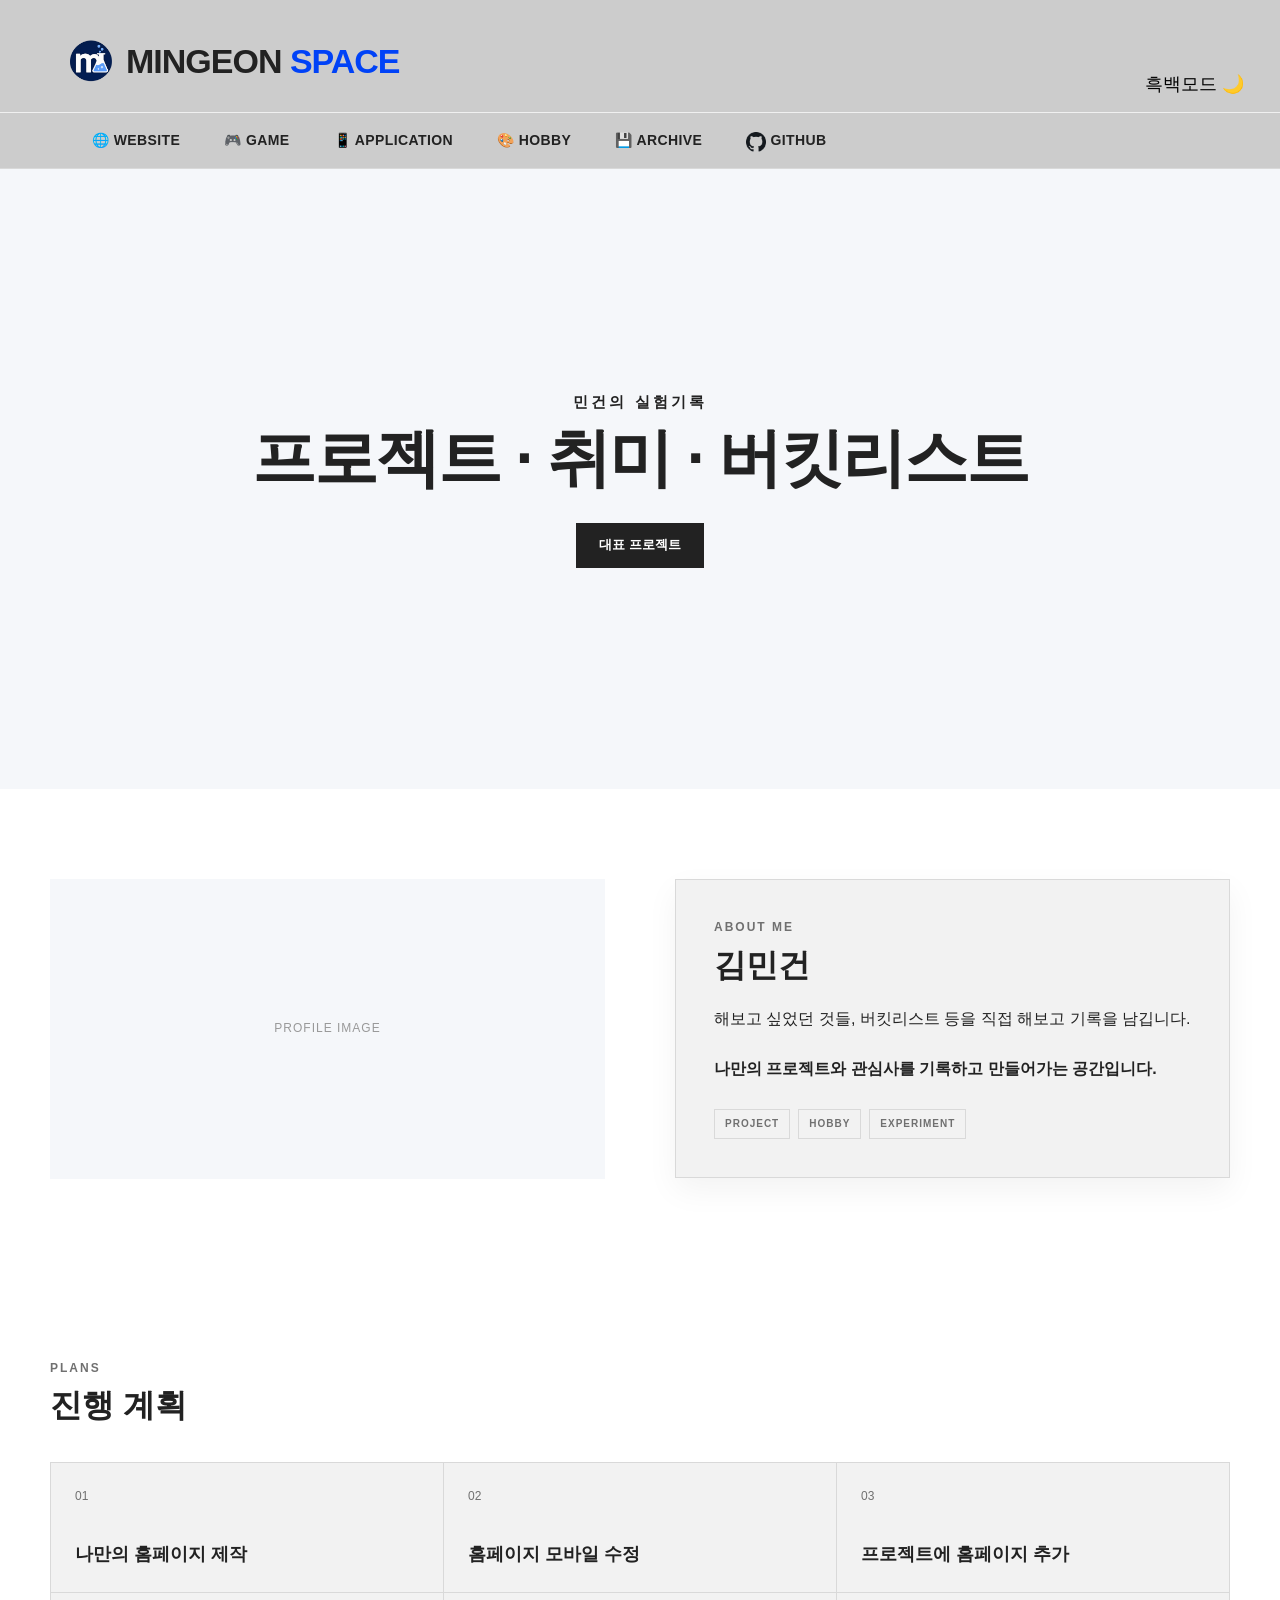
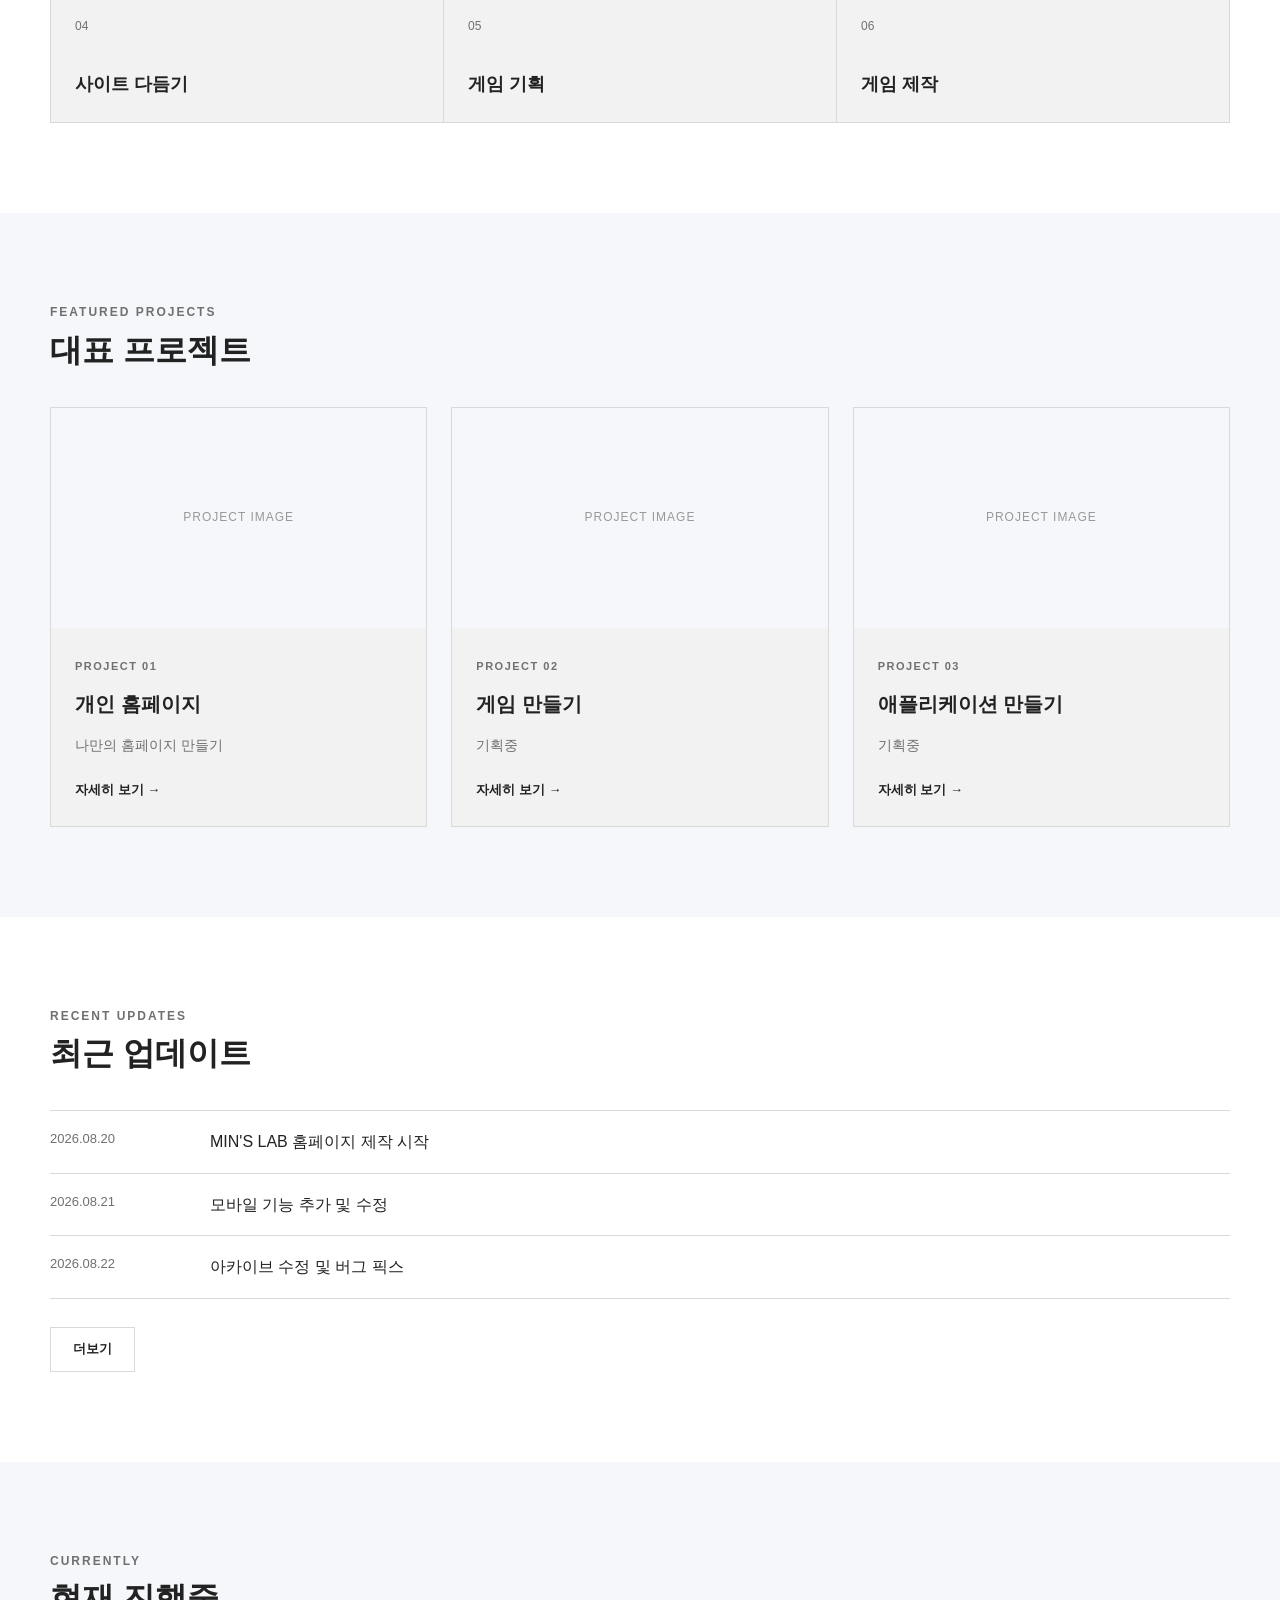
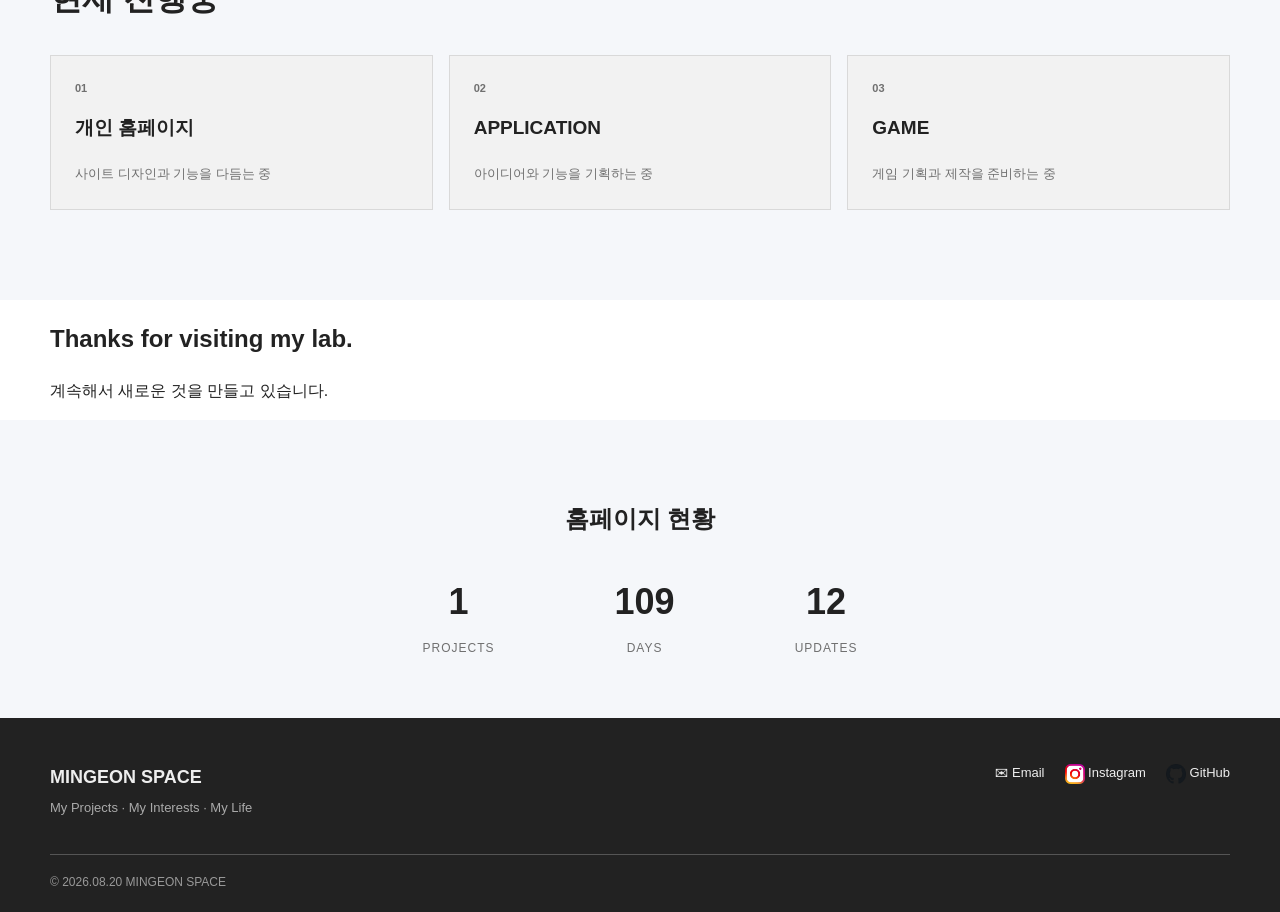
==== commit 8acd4548: "Add files via upload" ====
--- a/index.html
+++ b/index.html
@@ -9,7 +9,7 @@
   <meta name="msvalidate.01" content="3E3FB7DA75CA7D3BF7CBD9C067D8CA7C" />
   <meta name="description" content="민건의 실험실입니다. 다양한 프로젝트와 웹사이트, 게임, 애플리케이션, 취미 활동을 기록합니다.">
   <meta name="keywords" content="MINGEON SPACE, MINGEONSPACE, 민건의 실험실, MIN'S LAB, 민건, 프로젝트, 웹사이트, 게임, 애플리케이션">
-  <link rel="icon" type="image/png" href="favicon.png">
+  <link rel="icon" type="image/png" href="images/favicon.png">
   <title>MINGEON SPACE</title>
   <link rel="stylesheet" href="css/style.css">
 </head>
@@ -23,14 +23,20 @@
 ============================================================ -->
 <header class="site-header">
   <!-- 사이트 대표 이름 / 클릭하면 항상 홈페이지 -->
-  <div class="site-logo"><img src="images/site-logo.png" alt=""><a href="index.html">MINGEON <span>SPACE</span></a></div>
-
-  <!-- 메인 메뉴 -->
+  <div class="site-logo">
+  <img src="images/site-logo.png" alt="">
+  <a href="./index.html">MINGEON <span>SPACE</span></a>
+</div>
+
+  <div class="theme-button">
+  <button id="theme-toggle">흑백모드 <span id="theme-icon">🌙</span></button>
+</div>
+
   <nav class="main-nav">
     <ul class="nav-list">
       <!-- WEBSITE 하위 메뉴 -->
       <li class="nav-item has-dropdown">
-        <a href="website/project1.html">WEBSITE</a>
+        <a href="website/project1.html">🌐 WEBSITE</a>
         <ul class="dropdown">
           <li><a href="website/project1.html">개인 홈페이지</a></li>
           <li><a href="website/project2.html">프로젝트 2</a></li>
@@ -40,7 +46,7 @@
 
       <!-- GAME 하위 메뉴 -->
       <li class="nav-item has-dropdown">
-        <a href="game/project1.html">GAME</a>
+        <a href="game/project1.html">🎮 GAME</a>
         <ul class="dropdown">
           <li><a href="game/project1.html">프로젝트 1</a></li>
           <li><a href="game/project2.html">프로젝트 2</a></li>
@@ -50,7 +56,7 @@
 
       <!-- APPLICATION 하위 메뉴 -->
       <li class="nav-item has-dropdown">
-        <a href="application/project1.html">APPLICATION</a>
+        <a href="application/project1.html">📱 APPLICATION</a>
         <ul class="dropdown">
           <li><a href="application/project1.html">프로젝트 1</a></li>
           <li><a href="application/project2.html">프로젝트 2</a></li>
@@ -60,7 +66,7 @@
 
       <!-- HOBBY 하위 메뉴 -->
       <li class="nav-item has-dropdown">
-        <a href="hobby/project1.html">HOBBY</a>
+        <a href="hobby/project1.html">🎨 HOBBY</a>
         <ul class="dropdown">
           <li><a href="hobby/project1.html">프로젝트 1</a></li>
           <li><a href="hobby/project2.html">프로젝트 2</a></li>
@@ -69,11 +75,11 @@
       </li>
 
       <!-- ARCHIVE -->
-      <li class="nav-item"><a href="archive.html">ARCHIVE</a></li>
+      <li class="nav-item"><a href="archive.html">💾 ARCHIVE</a></li>
 
       <!-- GITHUB: 하위 메뉴 없음 -->
       <li class="nav-item">
-        <a href="https://github.com/mingeon-lab" target="_blank">GITHUB</a>
+        <a href="https://github.com/mingeon-lab" target="_blank"><img src="images/github.png" class="emoji-icon"> GITHUB</a>
       </li>
     </ul>
   </nav>
@@ -223,6 +229,27 @@
   </section>
 </main>
 
+  <!-- ==================== 홈페이지 현황 ==================== -->
+  <section class="stats-section">
+  <h2>홈페이지 현황</h2>
+
+  <div class="stats">
+    <div class="stat-item">
+      <strong>1</strong>
+      <span>PROJECTS</span>
+    </div>
+
+    <div class="stat-item">
+      <strong id="days-count">0</strong>
+      <span>DAYS</span>
+    </div>
+
+    <div class="stat-item">
+      <strong>12</strong>
+      <span>UPDATES</span>
+    </div>
+  </div>
+</section>
 <!-- ==================== FOOTER ====================
 [수정 위치]
 - Email / Instagram / GitHub 주소
@@ -235,9 +262,9 @@
       <p>My Projects · My Interests · My Life</p>
     </div>
     <div class="footer-links">
-      <a href="mailto:growstone0712@gmail.com" target="_blank">Email</a>
-      <a href="https://www.instagram.com/min._.0712/" target="_blank">Instagram</a>
-      <a href="https://github.com/mingeon-lab" target="_blank">GitHub</a>
+      <a href="mailto:growstone0712@gmail.com" target="_blank">✉ Email</a>
+      <a href="https://www.instagram.com/min._.0712/" target="_blank"><img src="images/instagram.png" class="emoji-icon"> Instagram</a>
+      <a href="https://github.com/mingeon-lab" target="_blank"><img src="images/github.png" class="emoji-icon"> GitHub</a>
     </div>
 
   </div>
--- a/css/style.css
+++ b/css/style.css
@@ -13,6 +13,17 @@
   --footer-text: #EEEEEE;
   --max-width: 1180px;
 }
+
+  body.dark {
+  --text: #eee;
+  --muted: #aaa;
+  --line: #444;
+  --bg: #111;
+  --soft-bg: #1b1b1b;
+  --footer-bg: #000;
+  --footer-text: #eee;
+}
+
 
 * {
   box-sizing: border-box;
@@ -141,7 +152,7 @@
   padding: 6px 0;
   list-style: none;
 
-  background: #fff;
+  background: var(--bg);
   border: 1px solid var(--line);
   box-shadow: 0 8px 20px rgba(0,0,0,.06);
 
@@ -727,4 +738,100 @@
     grid-template-columns: 1fr;
     gap: 5px;
   }
+}
+
+.emoji-icon {
+  width: 20px;
+  height: 20px;
+  vertical-align: middle;
+  object-fit: contain;
+}
+
+#theme-toggle {
+  border: 0;
+  background: none;
+  font-size: 18px;
+  cursor: pointer;
+  margin-left: 50px;
+}
+
+.project-card,
+.interest-card,
+.currently-card,
+.about-card {
+  background: #f2f2f2;
+}
+
+body.dark .project-card,
+body.dark .interest-card,
+body.dark .currently-card,
+body.dark .about-card {
+  background: #2a2a2a;
+}
+
+body.dark .button,
+body.dark .button-light,
+body.dark #theme-toggle {
+  color: #000000;
+}
+
+.stats-section {
+  padding: 60px 20px;
+  background: var(--soft-bg);
+}
+
+.stats {
+  max-width: var(--max-width);
+  margin: 0 auto;
+  display: flex;
+  justify-content: center;
+  gap: 120px;
+}
+
+.stat-item {
+  text-align: center;
+}
+
+.stat-item strong {
+  display: block;
+  font-size: 36px;
+  color: var(--text);
+}
+
+.stat-item span {
+  display: block;
+  margin-top: 8px;
+  font-size: 12px;
+  color: var(--muted);
+  letter-spacing: 1px;
+}
+
+@media (max-width: 600px) {
+  .stats {
+    gap: 45px;
+  }
+
+  .stat-item strong {
+    font-size: 28px;
+  }
+}
+
+.stats-section h2 {
+  text-align: center;
+  margin-bottom: 35px;
+}
+
+.theme-button {
+  position: absolute;
+  right: 30px;
+  top: 50%;
+  transform: translateY(-50%);
+}
+
+#theme-toggle {
+  cursor: pointer;
+}
+
+.site-header {
+  position: relative;
 }
